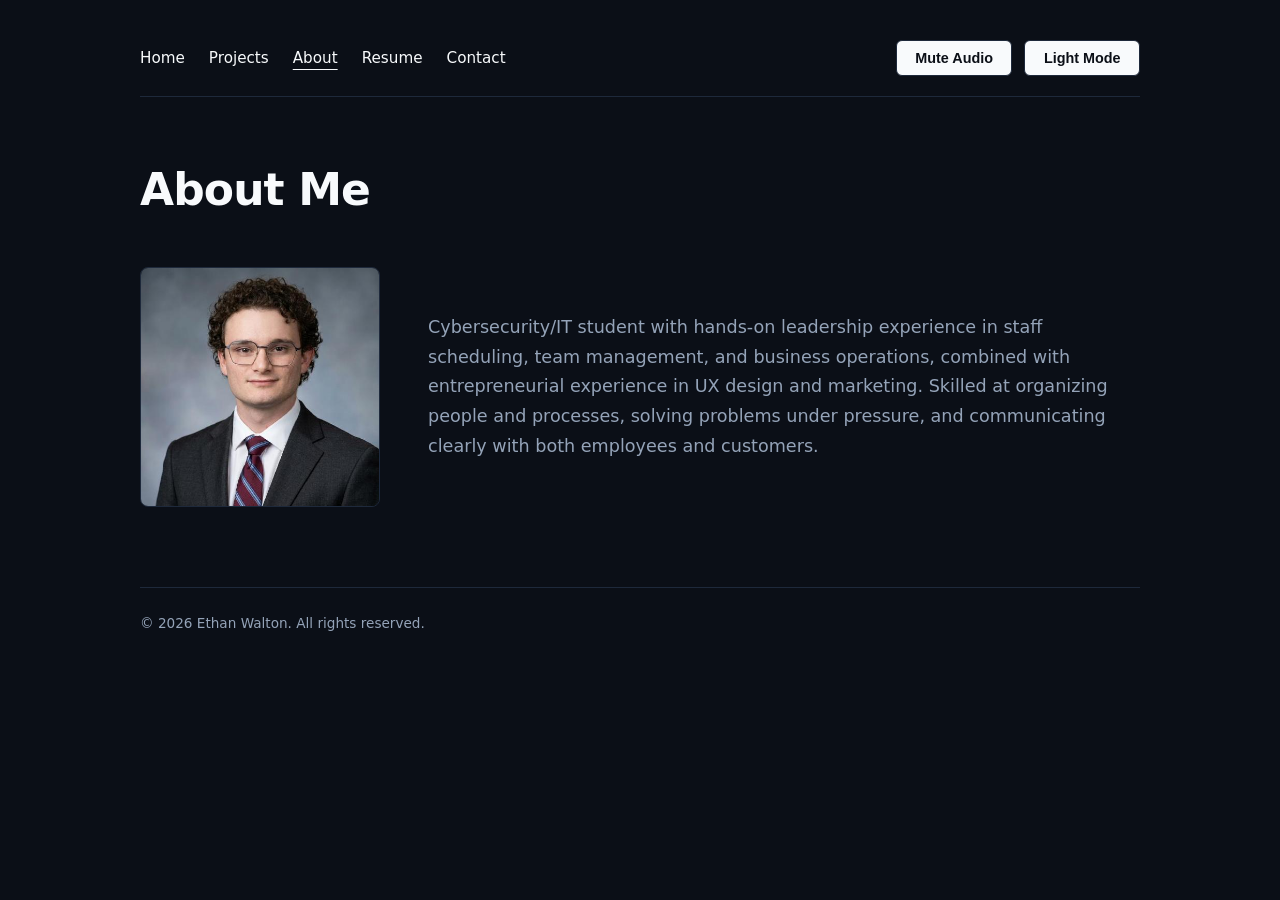
==== about.html @ 02de6b55 "Refactor about.html for improved structure and content Updated the about.html file to correct HTML s" ====
<!DOCTYPE html>
<html lang="en" data-theme="dark">
<head>
  <meta charset="UTF-8">
  <meta name="viewport" content="width=device-width, initial-scale=1.0">
  <title>Ethan Walton - About</title>
  <link rel="stylesheet" href="style.css">
</head>
<body>
  <header>
    <nav>
      <ul>
        <li><a href="index.html">Home</a></li>
        <li><a href="projects.html">Projects</a></li>
        <li><a href="about.html" class="active">About</a></li>
        <li><a href="resume.html">Resume</a></li>
        <li><a href="contact.html">Contact</a></li>
      </ul>
    </nav>
    <div class="controls">
      <button id="audio-btn">Mute Audio</button>
      <button id="theme-btn">Light Mode</button>
    </div>
  </header>

  <main>
    <h1>About Me</h1>
    
    <div class="about-container">
      <div class="about-image-wrapper">
        <img src="profile.jpg" alt="Ethan Walton" class="profile-img">
      </div>
      <div class="about-text">
        <p>
          Cybersecurity/IT student with hands-on leadership experience in staff scheduling, team management, and business operations, combined with entrepreneurial experience in UX design and marketing. Skilled at organizing people and processes, solving problems under pressure, and communicating clearly with both employees and customers.
        </p>
      </div>
    </div>
  </main>

  <footer>
    <p>&copy; 2026 Ethan Walton. All rights reserved.</p>
    <audio id="ambient-audio" src="audio/ambient.mp3" loop></audio>
  </footer>

  <script src="script.js"></script>
</body>
</html>
---- style.css ----
:root {
  --bg-color: #f8fafc;
  --text-color: #0f172a;
  --text-muted: #475569;
  --card-bg: #ffffff;
  --card-border: #cbd5e1;
  --nav-bg: #f1f5f9;
  --accent-color: #0f172a;
  --accent-text: #ffffff;
  --accent-hover: #334155;
  --font-main: system-ui, -apple-system, BlinkMacSystemFont, "Segoe UI", Roboto, sans-serif;
}

[data-theme="dark"] {
  --bg-color: #0b0f17;
  --text-color: #f8fafc;
  --text-muted: #94a3b8;
  --card-bg: #131d2e;
  --card-border: #1e293b;
  --nav-bg: #131d2e;
  --accent-color: #f8fafc;
  --accent-text: #0b0f17;
  --accent-hover: #cbd5e1;
}

* {
  box-sizing: border-box;
  margin: 0;
  padding: 0;
}

body {
  background-color: var(--bg-color);
  color: var(--text-color);
  font-family: var(--font-main);
  line-height: 1.7;
  padding: 2.5rem;
  transition: background-color 0.2s ease, color 0.2s ease;
}

/* --- Header & Navigation --- */
header {
  max-width: 1000px;
  margin: 0 auto 3.5rem auto;
  display: flex;
  justify-content: space-between;
  align-items: center;
  padding-bottom: 1.25rem;
  border-bottom: 1px solid var(--card-border);
  flex-wrap: wrap;
  gap: 1.25rem;
}

nav ul {
  display: flex;
  list-style: none;
  gap: 1.5rem;
  flex-wrap: wrap;
}

nav a {
  color: var(--text-color);
  text-decoration: none;
  font-weight: 500;
  font-size: 0.95rem;
}

nav a:hover, nav a.active {
  color: var(--text-color);
  text-decoration: underline;
  text-underline-offset: 6px;
}

.controls {
  display: flex;
  gap: 0.75rem;
  align-items: center;
}

button, .btn {
  background-color: var(--accent-color);
  color: var(--accent-text);
  border: 1px solid var(--card-border);
  padding: 0.55rem 1.15rem;
  font-weight: 600;
  font-size: 0.9rem;
  cursor: pointer;
  border-radius: 6px;
  text-decoration: none;
  display: inline-flex;
  align-items: center;
  gap: 0.5rem;
  transition: background-color 0.2s ease;
}

button:hover, .btn:hover {
  background-color: var(--accent-hover);
}

/* --- Main Layout --- */
main {
  max-width: 1000px;
  margin: 0 auto;
}

h1 {
  font-size: 2.75rem;
  font-weight: 800;
  letter-spacing: -0.02em;
  margin-bottom: 0.75rem;
}

.subtitle {
  font-size: 1.15rem;
  color: var(--text-muted);
  margin-bottom: 2rem;
}

.action-row {
  display: flex;
  gap: 1rem;
  align-items: center;
  margin-bottom: 2.5rem;
  flex-wrap: wrap;
}

/* --- Fixed Socials Component --- */
.card-socials {
  width: 100%;
  max-width: 420px;
  background-color: var(--card-bg);
  border: 1px solid var(--card-border);
  display: flex;
  align-items: center;
  justify-content: space-between;
  padding: 20px 24px;
  border-radius: 8px;
  margin-top: 1.5rem;
}

.socialContainer {
  width: 44px;
  height: 44px;
  background-color: var(--nav-bg);
  border: 1px solid var(--card-border);
  display: flex;
  align-items: center;
  justify-content: center;
  border-radius: 6px;
  transition: transform 0.2s ease;
}

.containerOne:hover { background-color: #d62976; border-color: #d62976; }
.containerTwo:hover { background-color: #00acee; border-color: #00acee; }
.containerThree:hover { background-color: #0072b1; border-color: #0072b1; }
.containerFour:hover { background-color: #128C7E; border-color: #128C7E; }

.socialContainer:active {
  transform: scale(0.95);
}

.socialSvg {
  width: 18px;
}

.socialSvg path {
  fill: var(--text-color);
}

.containerOne:hover .socialSvg path,
.containerTwo:hover .socialSvg path,
.containerThree:hover .socialSvg path,
.containerFour:hover .socialSvg path {
  fill: #ffffff;
}

/* --- Project Flip Cards --- */
.projects-grid {
  display: grid;
  grid-template-columns: repeat(auto-fit, minmax(280px, 1fr));
  gap: 2rem;
  margin-top: 2rem;
}

.flip-card {
  background-color: transparent;
  width: 100%;
  height: 300px;
  perspective: 1000px;
}

.flip-card-inner {
  position: relative;
  width: 100%;
  height: 100%;
  text-align: center;
  transition: transform 0.6s cubic-bezier(0.4, 0, 0.2, 1);
  transform-style: preserve-3d;
}

.flip-card:hover .flip-card-inner {
  transform: rotateY(180deg);
}

.flip-card-front, .flip-card-back {
  position: absolute;
  display: flex;
  flex-direction: column;
  justify-content: center;
  align-items: center;
  padding: 2rem;
  width: 100%;
  height: 100%;
  backface-visibility: hidden;
  border: 1px solid var(--card-border);
  border-radius: 8px;
  background-color: var(--card-bg);
}

.flip-card-back {
  transform: rotateY(180deg);
  background-color: var(--card-bg);
  text-align: left;
  align-items: flex-start;
}

.flip-card-back .btn {
  margin-top: 1.25rem;
}

.card-title {
  font-size: 1.35rem;
  font-weight: 700;
  margin-bottom: 0.5rem;
}

.card-desc {
  color: var(--text-muted);
  font-size: 0.95rem;
}

/* --- About Page Layout --- */
.about-container {
  display: flex;
  gap: 3rem;
  align-items: center;
  margin-top: 2.5rem;
  flex-wrap: wrap;
}

.about-image-wrapper {
  flex-shrink: 0;
  width: 240px;
  height: 240px;
  border: 1px solid var(--card-border);
  border-radius: 8px;
  overflow: hidden;
  background-color: var(--card-bg);
}

.profile-img {
  width: 100%;
  height: 100%;
  object-fit: cover;
  display: block;
}

.about-text {
  flex: 1;
  min-width: 300px;
  font-size: 1.1rem;
  color: var(--text-muted);
}

/* --- PDF Viewer --- */
.pdf-container {
  width: 100%;
  height: 700px;
  border: 1px solid var(--card-border);
  border-radius: 8px;
  margin-bottom: 1.5rem;
  background-color: var(--card-bg);
}

/* --- Footer --- */
footer {
  max-width: 1000px;
  margin: 5rem auto 0 auto;
  border-top: 1px solid var(--card-border);
  padding-top: 1.5rem;
  font-size: 0.85rem;
  color: var(--text-muted);
  display: flex;
  justify-content: space-between;
  align-items: center;
}
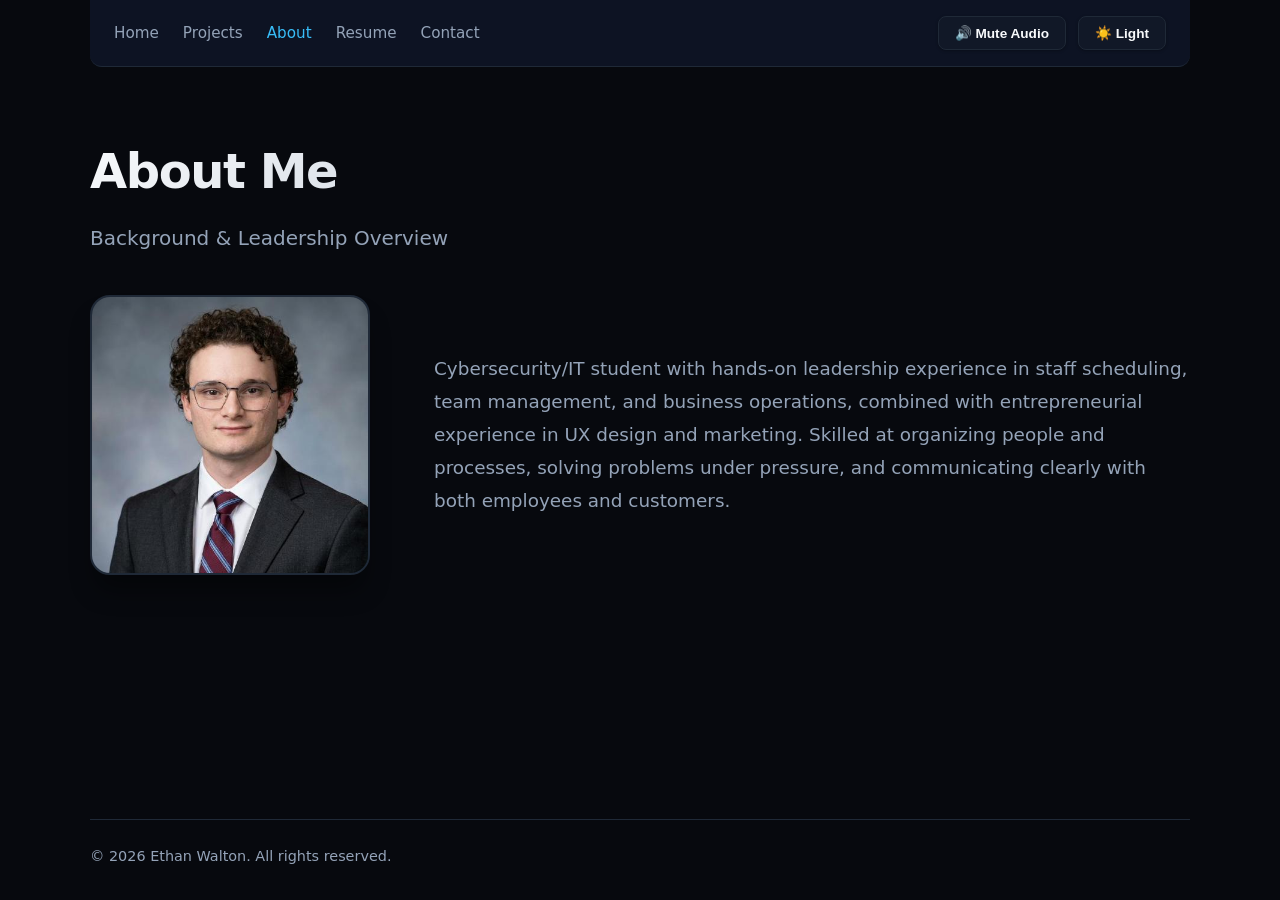
==== commit d1d798cc: "Enhance about.html with subtitle and button icons Updated the audio button label and added a subtitl" ====
--- a/about.html
+++ b/about.html
@@ -18,13 +18,14 @@
       </ul>
     </nav>
     <div class="controls">
-      <button id="audio-btn">Mute Audio</button>
-      <button id="theme-btn">Light Mode</button>
+      <button id="audio-btn">🔊 Mute Audio</button>
+      <button id="theme-btn">☀️ Light</button>
     </div>
   </header>
 
   <main>
     <h1>About Me</h1>
+    <p class="subtitle">Background & Leadership Overview</p>
     
     <div class="about-container">
       <div class="about-image-wrapper">
--- a/style.css
+++ b/style.css
@@ -1,26 +1,32 @@
 :root {
   --bg-color: #f8fafc;
+  --surface-color: #ffffff;
+  --surface-glass: rgba(255, 255, 255, 0.85);
   --text-color: #0f172a;
-  --text-muted: #475569;
+  --text-muted: #64748b;
   --card-bg: #ffffff;
-  --card-border: #cbd5e1;
-  --nav-bg: #f1f5f9;
-  --accent-color: #0f172a;
-  --accent-text: #ffffff;
-  --accent-hover: #334155;
+  --card-border: #e2e8f0;
+  --accent: #2563eb;
+  --accent-glow: rgba(37, 99, 235, 0.15);
+  --btn-text: #ffffff;
   --font-main: system-ui, -apple-system, BlinkMacSystemFont, "Segoe UI", Roboto, sans-serif;
+  --shadow-sm: 0 1px 3px rgba(0,0,0,0.05);
+  --shadow-lg: 0 20px 25px -5px rgba(0, 0, 0, 0.05), 0 10px 10px -5px rgba(0, 0, 0, 0.04);
 }
 
 [data-theme="dark"] {
-  --bg-color: #0b0f17;
+  --bg-color: #07090e;
+  --surface-color: #0f172a;
+  --surface-glass: rgba(15, 23, 42, 0.8);
   --text-color: #f8fafc;
   --text-muted: #94a3b8;
-  --card-bg: #131d2e;
-  --card-border: #1e293b;
-  --nav-bg: #131d2e;
-  --accent-color: #f8fafc;
-  --accent-text: #0b0f17;
-  --accent-hover: #cbd5e1;
+  --card-bg: #111827;
+  --card-border: #1f2937;
+  --accent: #38bdf8;
+  --accent-glow: rgba(56, 189, 248, 0.15);
+  --btn-text: #07090e;
+  --shadow-sm: 0 1px 3px rgba(0,0,0,0.3);
+  --shadow-lg: 0 20px 25px -5px rgba(0, 0, 0, 0.4);
 }
 
 * {
@@ -34,150 +40,190 @@
   color: var(--text-color);
   font-family: var(--font-main);
   line-height: 1.7;
-  padding: 2.5rem;
-  transition: background-color 0.2s ease, color 0.2s ease;
-}
-
-/* --- Header & Navigation --- */
+  min-height: 100vh;
+  display: flex;
+  flex-direction: column;
+  transition: background-color 0.3s ease, color 0.3s ease;
+  padding: 0 1.5rem;
+}
+
+/* --- Glassmorphic Sticky Header --- */
 header {
-  max-width: 1000px;
-  margin: 0 auto 3.5rem auto;
+  position: sticky;
+  top: 0;
+  z-index: 100;
+  background-color: var(--surface-glass);
+  backdrop-filter: blur(12px);
+  -webkit-backdrop-filter: blur(12px);
+  border-bottom: 1px solid var(--card-border);
+  width: 100%;
+  max-width: 1100px;
+  margin: 0 auto;
   display: flex;
   justify-content: space-between;
   align-items: center;
-  padding-bottom: 1.25rem;
-  border-bottom: 1px solid var(--card-border);
-  flex-wrap: wrap;
-  gap: 1.25rem;
+  padding: 1rem 1.5rem;
+  border-radius: 0 0 12px 12px;
 }
 
 nav ul {
   display: flex;
   list-style: none;
   gap: 1.5rem;
-  flex-wrap: wrap;
+  align-items: center;
 }
 
 nav a {
-  color: var(--text-color);
+  color: var(--text-muted);
   text-decoration: none;
   font-weight: 500;
   font-size: 0.95rem;
+  transition: color 0.2s ease;
 }
 
 nav a:hover, nav a.active {
+  color: var(--accent);
+}
+
+.controls {
+  display: flex;
+  gap: 0.75rem;
+}
+
+button, .btn {
+  background-color: var(--card-bg);
   color: var(--text-color);
-  text-decoration: underline;
-  text-underline-offset: 6px;
-}
-
-.controls {
-  display: flex;
-  gap: 0.75rem;
-  align-items: center;
-}
-
-button, .btn {
-  background-color: var(--accent-color);
-  color: var(--accent-text);
-  border: 1px solid var(--card-border);
-  padding: 0.55rem 1.15rem;
+  border: 1px solid var(--card-border);
+  padding: 0.5rem 1rem;
   font-weight: 600;
-  font-size: 0.9rem;
+  font-size: 0.85rem;
   cursor: pointer;
-  border-radius: 6px;
+  border-radius: 8px;
   text-decoration: none;
   display: inline-flex;
   align-items: center;
   gap: 0.5rem;
-  transition: background-color 0.2s ease;
+  transition: all 0.2s ease;
+  box-shadow: var(--shadow-sm);
 }
 
 button:hover, .btn:hover {
-  background-color: var(--accent-hover);
+  border-color: var(--accent);
+  color: var(--accent);
+  transform: translateY(-1px);
+}
+
+.btn-primary {
+  background-color: var(--accent);
+  color: var(--btn-text);
+  border-color: var(--accent);
+}
+
+.btn-primary:hover {
+  opacity: 0.9;
+  color: var(--btn-text);
+  box-shadow: 0 0 15px var(--accent-glow);
 }
 
 /* --- Main Layout --- */
 main {
-  max-width: 1000px;
-  margin: 0 auto;
+  max-width: 1100px;
+  width: 100%;
+  margin: 4rem auto;
+  flex: 1;
 }
 
 h1 {
-  font-size: 2.75rem;
+  font-size: 3rem;
   font-weight: 800;
-  letter-spacing: -0.02em;
-  margin-bottom: 0.75rem;
+  letter-spacing: -0.03em;
+  margin-bottom: 0.5rem;
+  background: linear-gradient(135deg, var(--text-color), var(--text-muted));
+  -webkit-background-clip: text;
+  -webkit-text-fill-color: transparent;
 }
 
 .subtitle {
-  font-size: 1.15rem;
+  font-size: 1.25rem;
   color: var(--text-muted);
   margin-bottom: 2rem;
-}
-
+  font-weight: 400;
+}
+
+/* --- Skill Pills / Badges --- */
+.badge-container {
+  display: flex;
+  gap: 0.5rem;
+  flex-wrap: wrap;
+  margin-bottom: 2rem;
+}
+
+.badge {
+  background-color: var(--card-bg);
+  border: 1px solid var(--card-border);
+  color: var(--text-muted);
+  padding: 0.35rem 0.85rem;
+  border-radius: 50px;
+  font-size: 0.85rem;
+  font-weight: 500;
+}
+
+/* --- Action Row & Socials --- */
 .action-row {
   display: flex;
   gap: 1rem;
   align-items: center;
-  margin-bottom: 2.5rem;
+  margin-bottom: 3rem;
   flex-wrap: wrap;
 }
 
-/* --- Fixed Socials Component --- */
 .card-socials {
   width: 100%;
-  max-width: 420px;
+  max-width: 380px;
   background-color: var(--card-bg);
   border: 1px solid var(--card-border);
   display: flex;
   align-items: center;
   justify-content: space-between;
-  padding: 20px 24px;
+  padding: 16px 20px;
+  border-radius: 12px;
+  box-shadow: var(--shadow-sm);
+}
+
+.socialContainer {
+  width: 40px;
+  height: 40px;
+  background-color: var(--bg-color);
+  border: 1px solid var(--card-border);
+  display: flex;
+  align-items: center;
+  justify-content: center;
   border-radius: 8px;
-  margin-top: 1.5rem;
-}
-
-.socialContainer {
-  width: 44px;
-  height: 44px;
-  background-color: var(--nav-bg);
-  border: 1px solid var(--card-border);
-  display: flex;
-  align-items: center;
-  justify-content: center;
-  border-radius: 6px;
-  transition: transform 0.2s ease;
+  transition: all 0.2s ease;
 }
 
 .containerOne:hover { background-color: #d62976; border-color: #d62976; }
-.containerTwo:hover { background-color: #00acee; border-color: #00acee; }
-.containerThree:hover { background-color: #0072b1; border-color: #0072b1; }
-.containerFour:hover { background-color: #128C7E; border-color: #128C7E; }
-
-.socialContainer:active {
-  transform: scale(0.95);
+.containerTwo:hover { background-color: #0ea5e9; border-color: #0ea5e9; }
+.containerThree:hover { background-color: #0a66c2; border-color: #0a66c2; }
+.containerFour:hover { background-color: #25d366; border-color: #25d366; }
+
+.socialContainer:hover .socialSvg path {
+  fill: #ffffff;
 }
 
 .socialSvg {
-  width: 18px;
+  width: 16px;
 }
 
 .socialSvg path {
   fill: var(--text-color);
-}
-
-.containerOne:hover .socialSvg path,
-.containerTwo:hover .socialSvg path,
-.containerThree:hover .socialSvg path,
-.containerFour:hover .socialSvg path {
-  fill: #ffffff;
-}
-
-/* --- Project Flip Cards --- */
+  transition: fill 0.2s ease;
+}
+
+/* --- Project Grid Cards --- */
 .projects-grid {
   display: grid;
-  grid-template-columns: repeat(auto-fit, minmax(280px, 1fr));
+  grid-template-columns: repeat(auto-fit, minmax(320px, 1fr));
   gap: 2rem;
   margin-top: 2rem;
 }
@@ -185,7 +231,7 @@
 .flip-card {
   background-color: transparent;
   width: 100%;
-  height: 300px;
+  height: 320px;
   perspective: 1000px;
 }
 
@@ -193,7 +239,7 @@
   position: relative;
   width: 100%;
   height: 100%;
-  text-align: center;
+  text-align: left;
   transition: transform 0.6s cubic-bezier(0.4, 0, 0.2, 1);
   transform-style: preserve-3d;
 }
@@ -206,32 +252,27 @@
   position: absolute;
   display: flex;
   flex-direction: column;
-  justify-content: center;
-  align-items: center;
-  padding: 2rem;
+  justify-content: space-between;
+  padding: 2.5rem;
   width: 100%;
   height: 100%;
   backface-visibility: hidden;
   border: 1px solid var(--card-border);
-  border-radius: 8px;
-  background-color: var(--card-bg);
+  border-radius: 16px;
+  background-color: var(--card-bg);
+  box-shadow: var(--shadow-sm);
 }
 
 .flip-card-back {
   transform: rotateY(180deg);
-  background-color: var(--card-bg);
-  text-align: left;
-  align-items: flex-start;
-}
-
-.flip-card-back .btn {
-  margin-top: 1.25rem;
+  background: linear-gradient(145deg, var(--card-bg), var(--surface-color));
 }
 
 .card-title {
-  font-size: 1.35rem;
+  font-size: 1.5rem;
   font-weight: 700;
-  margin-bottom: 0.5rem;
+  margin-bottom: 0.75rem;
+  color: var(--text-color);
 }
 
 .card-desc {
@@ -242,7 +283,7 @@
 /* --- About Page Layout --- */
 .about-container {
   display: flex;
-  gap: 3rem;
+  gap: 4rem;
   align-items: center;
   margin-top: 2.5rem;
   flex-wrap: wrap;
@@ -250,11 +291,12 @@
 
 .about-image-wrapper {
   flex-shrink: 0;
-  width: 240px;
-  height: 240px;
-  border: 1px solid var(--card-border);
-  border-radius: 8px;
+  width: 280px;
+  height: 280px;
+  border: 2px solid var(--card-border);
+  border-radius: 20px;
   overflow: hidden;
+  box-shadow: var(--shadow-lg);
   background-color: var(--card-bg);
 }
 
@@ -267,28 +309,20 @@
 
 .about-text {
   flex: 1;
-  min-width: 300px;
-  font-size: 1.1rem;
-  color: var(--text-muted);
-}
-
-/* --- PDF Viewer --- */
-.pdf-container {
-  width: 100%;
-  height: 700px;
-  border: 1px solid var(--card-border);
-  border-radius: 8px;
-  margin-bottom: 1.5rem;
-  background-color: var(--card-bg);
+  min-width: 320px;
+  font-size: 1.15rem;
+  color: var(--text-muted);
+  line-height: 1.8;
 }
 
 /* --- Footer --- */
 footer {
-  max-width: 1000px;
-  margin: 5rem auto 0 auto;
+  max-width: 1100px;
+  width: 100%;
+  margin: 0 auto 2rem auto;
   border-top: 1px solid var(--card-border);
   padding-top: 1.5rem;
-  font-size: 0.85rem;
+  font-size: 0.9rem;
   color: var(--text-muted);
   display: flex;
   justify-content: space-between;
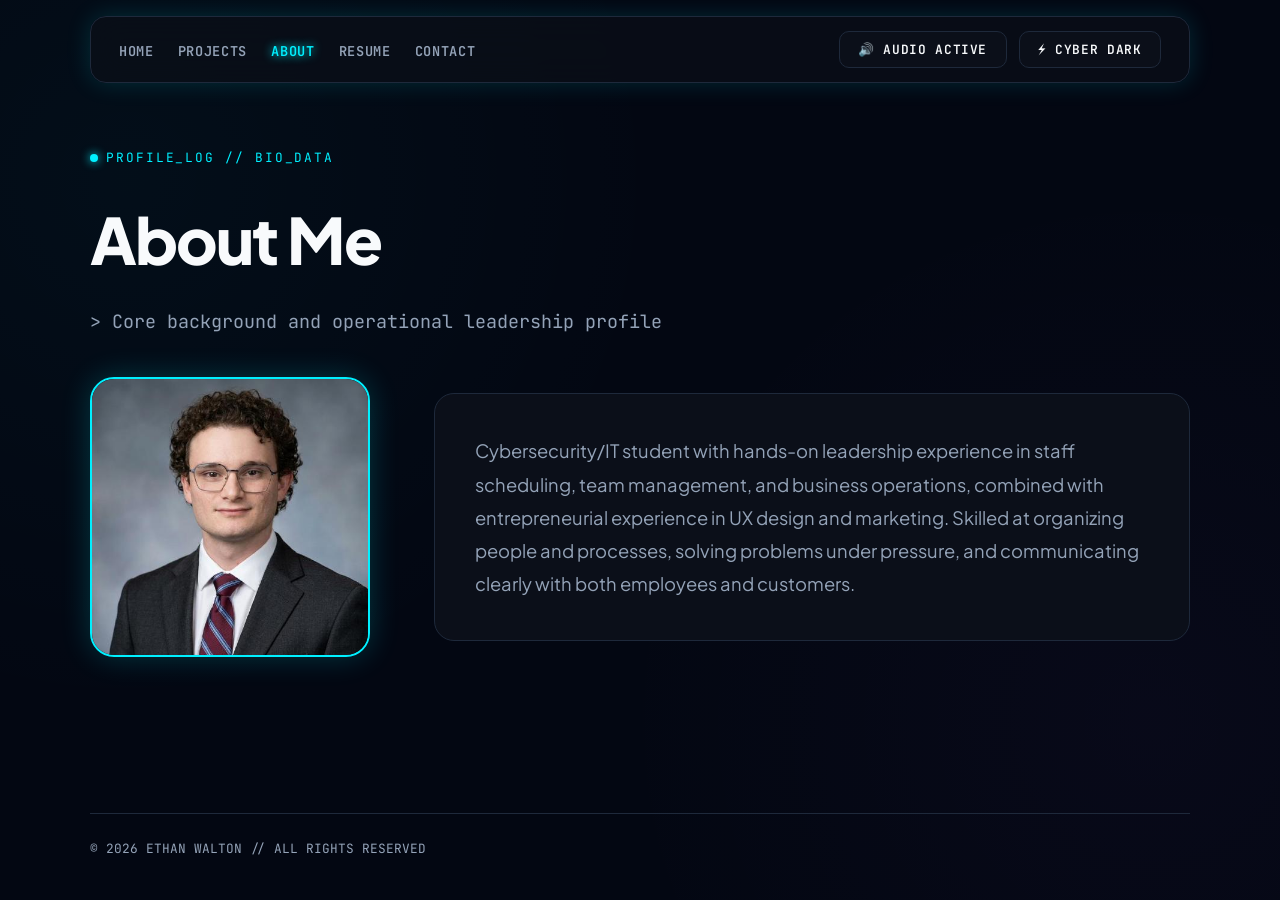
==== commit af50e391: "Revise About page layout and content Updated the title and button states, added system status displa" ====
--- a/about.html
+++ b/about.html
@@ -3,7 +3,7 @@
 <head>
   <meta charset="UTF-8">
   <meta name="viewport" content="width=device-width, initial-scale=1.0">
-  <title>Ethan Walton - About</title>
+  <title>Ethan Walton // About</title>
   <link rel="stylesheet" href="style.css">
 </head>
 <body>
@@ -18,14 +18,15 @@
       </ul>
     </nav>
     <div class="controls">
-      <button id="audio-btn">🔊 Mute Audio</button>
-      <button id="theme-btn">☀️ Light</button>
+      <button id="audio-btn">🔊 Audio Active</button>
+      <button id="theme-btn">⚡ Cyber Dark</button>
     </div>
   </header>
 
   <main>
+    <div class="system-status">PROFILE_LOG // BIO_DATA</div>
     <h1>About Me</h1>
-    <p class="subtitle">Background & Leadership Overview</p>
+    <p class="subtitle">&gt; Core background and operational leadership profile</p>
     
     <div class="about-container">
       <div class="about-image-wrapper">
@@ -40,7 +41,7 @@
   </main>
 
   <footer>
-    <p>&copy; 2026 Ethan Walton. All rights reserved.</p>
+    <p>&copy; 2026 ETHAN WALTON // ALL RIGHTS RESERVED</p>
     <audio id="ambient-audio" src="audio/ambient.mp3" loop></audio>
   </footer>
 
--- a/style.css
+++ b/style.css
@@ -1,32 +1,31 @@
+@import url('https://fonts.googleapis.com/css2?family=JetBrains+Mono:wght@400;600;800&family=Plus+Jakarta+Sans:wght@400;600;800&display=swap');
+
 :root {
-  --bg-color: #f8fafc;
-  --surface-color: #ffffff;
+  --bg: #030712;
+  --surface: #0b0f19;
+  --surface-glass: rgba(11, 15, 25, 0.75);
+  --border: #1e293b;
+  --border-glow: rgba(0, 240, 255, 0.4);
+  --text: #f8fafc;
+  --text-muted: #94a3b8;
+  --neon-cyan: #00f0ff;
+  --neon-violet: #a855f7;
+  --font-sans: 'Plus Jakarta Sans', sans-serif;
+  --font-mono: 'JetBrains Mono', monospace;
+  --shadow-neon: 0 0 25px rgba(0, 240, 255, 0.15);
+}
+
+[data-theme="light"] {
+  --bg: #f1f5f9;
+  --surface: #ffffff;
   --surface-glass: rgba(255, 255, 255, 0.85);
-  --text-color: #0f172a;
+  --border: #cbd5e1;
+  --border-glow: rgba(37, 99, 235, 0.4);
+  --text: #0f172a;
   --text-muted: #64748b;
-  --card-bg: #ffffff;
-  --card-border: #e2e8f0;
-  --accent: #2563eb;
-  --accent-glow: rgba(37, 99, 235, 0.15);
-  --btn-text: #ffffff;
-  --font-main: system-ui, -apple-system, BlinkMacSystemFont, "Segoe UI", Roboto, sans-serif;
-  --shadow-sm: 0 1px 3px rgba(0,0,0,0.05);
-  --shadow-lg: 0 20px 25px -5px rgba(0, 0, 0, 0.05), 0 10px 10px -5px rgba(0, 0, 0, 0.04);
-}
-
-[data-theme="dark"] {
-  --bg-color: #07090e;
-  --surface-color: #0f172a;
-  --surface-glass: rgba(15, 23, 42, 0.8);
-  --text-color: #f8fafc;
-  --text-muted: #94a3b8;
-  --card-bg: #111827;
-  --card-border: #1f2937;
-  --accent: #38bdf8;
-  --accent-glow: rgba(56, 189, 248, 0.15);
-  --btn-text: #07090e;
-  --shadow-sm: 0 1px 3px rgba(0,0,0,0.3);
-  --shadow-lg: 0 20px 25px -5px rgba(0, 0, 0, 0.4);
+  --neon-cyan: #2563eb;
+  --neon-violet: #7c3aed;
+  --shadow-neon: 0 0 25px rgba(37, 99, 235, 0.15);
 }
 
 * {
@@ -36,34 +35,38 @@
 }
 
 body {
-  background-color: var(--bg-color);
-  color: var(--text-color);
-  font-family: var(--font-main);
+  background-color: var(--bg);
+  color: var(--text);
+  font-family: var(--font-sans);
   line-height: 1.7;
   min-height: 100vh;
   display: flex;
   flex-direction: column;
-  transition: background-color 0.3s ease, color 0.3s ease;
   padding: 0 1.5rem;
-}
-
-/* --- Glassmorphic Sticky Header --- */
+  overflow-x: hidden;
+  background-image: 
+    radial-gradient(circle at 10% 20%, rgba(0, 240, 255, 0.03) 0%, transparent 40%),
+    radial-gradient(circle at 90% 80%, rgba(168, 85, 247, 0.03) 0%, transparent 40%);
+}
+
+/* --- Cyber Navigation Bar --- */
 header {
   position: sticky;
-  top: 0;
+  top: 1rem;
   z-index: 100;
   background-color: var(--surface-glass);
-  backdrop-filter: blur(12px);
-  -webkit-backdrop-filter: blur(12px);
-  border-bottom: 1px solid var(--card-border);
+  backdrop-filter: blur(16px);
+  -webkit-backdrop-filter: blur(16px);
+  border: 1px solid var(--border);
   width: 100%;
   max-width: 1100px;
-  margin: 0 auto;
+  margin: 1rem auto 0 auto;
   display: flex;
   justify-content: space-between;
   align-items: center;
-  padding: 1rem 1.5rem;
-  border-radius: 0 0 12px 12px;
+  padding: 0.9rem 1.75rem;
+  border-radius: 16px;
+  box-shadow: var(--shadow-neon);
 }
 
 nav ul {
@@ -76,13 +79,17 @@
 nav a {
   color: var(--text-muted);
   text-decoration: none;
-  font-weight: 500;
-  font-size: 0.95rem;
+  font-family: var(--font-mono);
+  font-size: 0.85rem;
+  font-weight: 600;
+  text-transform: uppercase;
+  letter-spacing: 0.05em;
   transition: color 0.2s ease;
 }
 
 nav a:hover, nav a.active {
-  color: var(--accent);
+  color: var(--neon-cyan);
+  text-shadow: 0 0 10px var(--neon-cyan);
 }
 
 .controls {
@@ -91,41 +98,45 @@
 }
 
 button, .btn {
-  background-color: var(--card-bg);
-  color: var(--text-color);
-  border: 1px solid var(--card-border);
-  padding: 0.5rem 1rem;
+  background-color: var(--surface);
+  color: var(--text);
+  border: 1px solid var(--border);
+  padding: 0.55rem 1.15rem;
+  font-family: var(--font-mono);
   font-weight: 600;
-  font-size: 0.85rem;
+  font-size: 0.8rem;
   cursor: pointer;
-  border-radius: 8px;
+  border-radius: 10px;
   text-decoration: none;
   display: inline-flex;
   align-items: center;
   gap: 0.5rem;
-  transition: all 0.2s ease;
-  box-shadow: var(--shadow-sm);
+  text-transform: uppercase;
+  letter-spacing: 0.05em;
+  transition: all 0.25s cubic-bezier(0.4, 0, 0.2, 1);
 }
 
 button:hover, .btn:hover {
-  border-color: var(--accent);
-  color: var(--accent);
-  transform: translateY(-1px);
+  border-color: var(--neon-cyan);
+  color: var(--neon-cyan);
+  box-shadow: 0 0 15px rgba(0, 240, 255, 0.25);
+  transform: translateY(-2px);
 }
 
 .btn-primary {
-  background-color: var(--accent);
-  color: var(--btn-text);
-  border-color: var(--accent);
+  background: linear-gradient(135deg, var(--neon-cyan), var(--neon-violet));
+  color: #030712;
+  border: none;
+  font-weight: 800;
 }
 
 .btn-primary:hover {
-  opacity: 0.9;
-  color: var(--btn-text);
-  box-shadow: 0 0 15px var(--accent-glow);
-}
-
-/* --- Main Layout --- */
+  opacity: 0.95;
+  color: #030712;
+  box-shadow: 0 0 25px var(--neon-cyan);
+}
+
+/* --- Main Structure --- */
 main {
   max-width: 1100px;
   width: 100%;
@@ -133,72 +144,102 @@
   flex: 1;
 }
 
+.system-status {
+  font-family: var(--font-mono);
+  font-size: 0.8rem;
+  color: var(--neon-cyan);
+  text-transform: uppercase;
+  letter-spacing: 0.15em;
+  margin-bottom: 1rem;
+  display: flex;
+  align-items: center;
+  gap: 0.5rem;
+}
+
+.system-status::before {
+  content: '';
+  width: 8px;
+  height: 8px;
+  background-color: var(--neon-cyan);
+  border-radius: 50%;
+  box-shadow: 0 0 10px var(--neon-cyan);
+  animation: pulse 2s infinite;
+}
+
+@keyframes pulse {
+  0% { opacity: 1; }
+  50% { opacity: 0.3; }
+  100% { opacity: 1; }
+}
+
 h1 {
-  font-size: 3rem;
+  font-size: clamp(2.5rem, 5vw, 4rem);
   font-weight: 800;
   letter-spacing: -0.03em;
-  margin-bottom: 0.5rem;
-  background: linear-gradient(135deg, var(--text-color), var(--text-muted));
+  margin-bottom: 0.75rem;
+  background: linear-gradient(135deg, var(--text) 30%, var(--text-muted));
   -webkit-background-clip: text;
   -webkit-text-fill-color: transparent;
 }
 
 .subtitle {
-  font-size: 1.25rem;
+  font-size: 1.15rem;
   color: var(--text-muted);
   margin-bottom: 2rem;
-  font-weight: 400;
-}
-
-/* --- Skill Pills / Badges --- */
+  font-family: var(--font-mono);
+}
+
+/* --- Badges --- */
 .badge-container {
   display: flex;
-  gap: 0.5rem;
+  gap: 0.65rem;
   flex-wrap: wrap;
-  margin-bottom: 2rem;
+  margin-bottom: 2.5rem;
 }
 
 .badge {
-  background-color: var(--card-bg);
-  border: 1px solid var(--card-border);
-  color: var(--text-muted);
-  padding: 0.35rem 0.85rem;
-  border-radius: 50px;
-  font-size: 0.85rem;
-  font-weight: 500;
-}
-
-/* --- Action Row & Socials --- */
+  background-color: var(--surface);
+  border: 1px solid var(--border);
+  color: var(--text-muted);
+  padding: 0.4rem 0.9rem;
+  border-radius: 6px;
+  font-family: var(--font-mono);
+  font-size: 0.75rem;
+  text-transform: uppercase;
+  letter-spacing: 0.05em;
+}
+
 .action-row {
   display: flex;
   gap: 1rem;
   align-items: center;
-  margin-bottom: 3rem;
+  margin-bottom: 3.5rem;
   flex-wrap: wrap;
 }
 
+/* --- Holographic Social Tray --- */
 .card-socials {
   width: 100%;
   max-width: 380px;
-  background-color: var(--card-bg);
-  border: 1px solid var(--card-border);
+  background-color: var(--surface);
+  border: 1px solid var(--border);
   display: flex;
   align-items: center;
   justify-content: space-between;
   padding: 16px 20px;
-  border-radius: 12px;
-  box-shadow: var(--shadow-sm);
+  border-radius: 14px;
+  box-shadow: var(--shadow-neon);
 }
 
 .socialContainer {
-  width: 40px;
-  height: 40px;
-  background-color: var(--bg-color);
-  border: 1px solid var(--card-border);
+  width: 42px;
+  height: 42px;
+  background-color: var(--bg);
+  border: 1px solid var(--border);
   display: flex;
   align-items: center;
   justify-content: center;
-  border-radius: 8px;
+  border-radius: 10px;
   transition: all 0.2s ease;
 }
 
@@ -216,7 +257,7 @@
 }
 
 .socialSvg path {
-  fill: var(--text-color);
+  fill: var(--text);
   transition: fill 0.2s ease;
 }
 
@@ -231,7 +272,7 @@
 .flip-card {
   background-color: transparent;
   width: 100%;
-  height: 320px;
+  height: 340px;
   perspective: 1000px;
 }
 
@@ -257,22 +298,23 @@
   width: 100%;
   height: 100%;
   backface-visibility: hidden;
-  border: 1px solid var(--card-border);
-  border-radius: 16px;
-  background-color: var(--card-bg);
-  box-shadow: var(--shadow-sm);
+  border: 1px solid var(--border);
+  border-radius: 20px;
+  background-color: var(--surface);
+  box-shadow: var(--shadow-neon);
 }
 
 .flip-card-back {
   transform: rotateY(180deg);
-  background: linear-gradient(145deg, var(--card-bg), var(--surface-color));
+  background: linear-gradient(145deg, var(--surface), var(--bg));
+  border-color: var(--neon-cyan);
 }
 
 .card-title {
   font-size: 1.5rem;
-  font-weight: 700;
+  font-weight: 800;
   margin-bottom: 0.75rem;
-  color: var(--text-color);
+  color: var(--text);
 }
 
 .card-desc {
@@ -293,11 +335,11 @@
   flex-shrink: 0;
   width: 280px;
   height: 280px;
-  border: 2px solid var(--card-border);
-  border-radius: 20px;
+  border: 2px solid var(--neon-cyan);
+  border-radius: 24px;
   overflow: hidden;
-  box-shadow: var(--shadow-lg);
-  background-color: var(--card-bg);
+  box-shadow: 0 0 30px rgba(0, 240, 255, 0.2);
+  background-color: var(--surface);
 }
 
 .profile-img {
@@ -313,16 +355,57 @@
   font-size: 1.15rem;
   color: var(--text-muted);
   line-height: 1.8;
+  background: var(--surface);
+  border: 1px solid var(--border);
+  padding: 2.5rem;
+  border-radius: 20px;
+}
+
+/* --- Contact Grid --- */
+.contact-grid {
+  display: grid;
+  grid-template-columns: repeat(auto-fit, minmax(280px, 1fr));
+  gap: 1.5rem;
+  margin-top: 2rem;
+}
+
+.contact-card {
+  background: var(--surface);
+  border: 1px solid var(--border);
+  padding: 2rem;
+  border-radius: 16px;
+  text-decoration: none;
+  color: var(--text);
+  transition: all 0.25s ease;
+}
+
+.contact-card:hover {
+  border-color: var(--neon-cyan);
+  box-shadow: var(--shadow-neon);
+  transform: translateY(-3px);
+}
+
+.contact-card h3 {
+  font-family: var(--font-mono);
+  font-size: 1.1rem;
+  margin-bottom: 0.5rem;
+  color: var(--neon-cyan);
+}
+
+.contact-card p {
+  color: var(--text-muted);
+  font-size: 0.95rem;
 }
 
 /* --- Footer --- */
 footer {
   max-width: 1100px;
   width: 100%;
-  margin: 0 auto 2rem auto;
-  border-top: 1px solid var(--card-border);
+  margin: 0 auto 2.5rem auto;
+  border-top: 1px solid var(--border);
   padding-top: 1.5rem;
-  font-size: 0.9rem;
+  font-family: var(--font-mono);
+  font-size: 0.8rem;
   color: var(--text-muted);
   display: flex;
   justify-content: space-between;
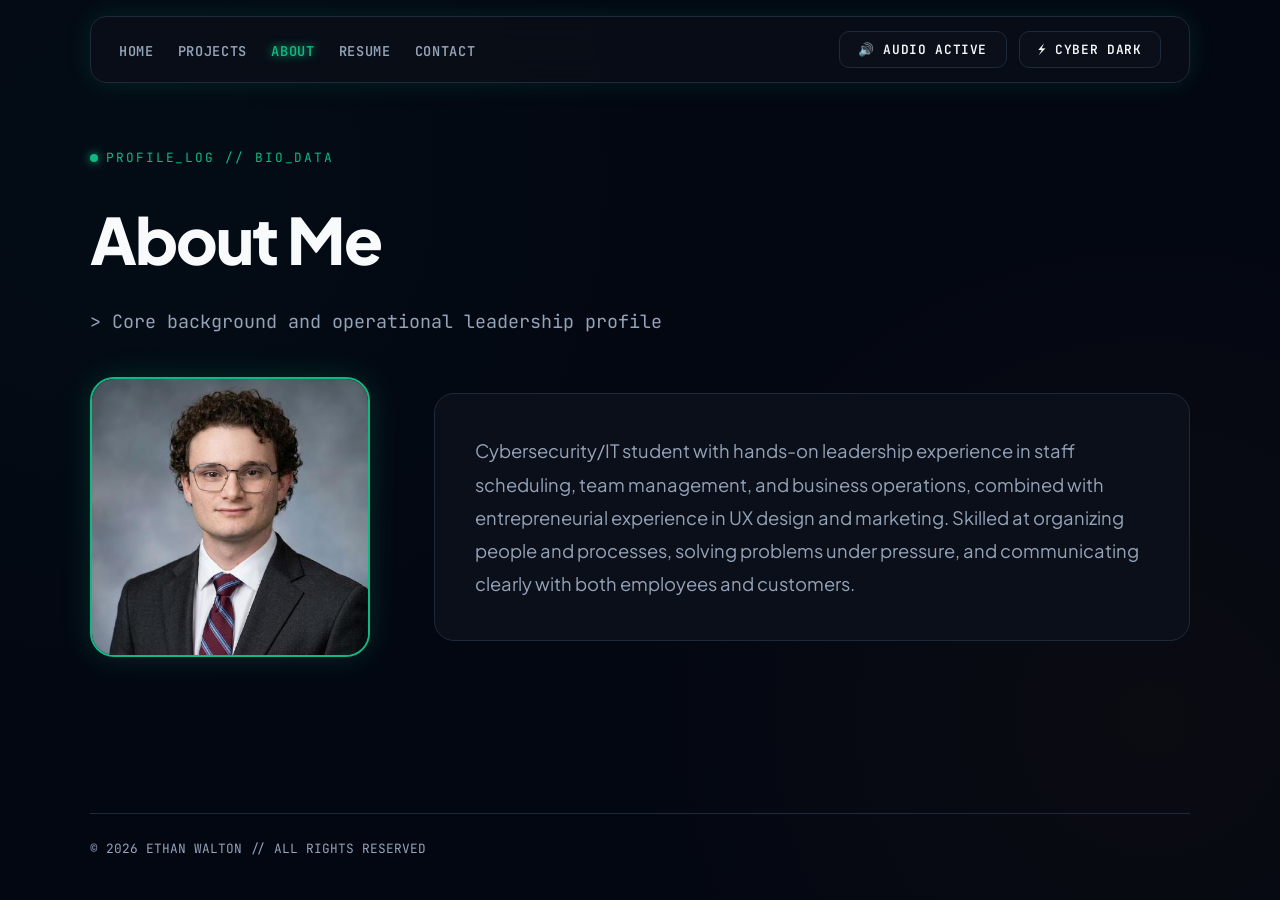
==== commit 51633a08: "Added autoplay and muted attributes to ambient audio in all HTML files." ====
--- a/about.html
+++ b/about.html
@@ -42,7 +42,7 @@
 
   <footer>
     <p>&copy; 2026 ETHAN WALTON // ALL RIGHTS RESERVED</p>
-    <audio id="ambient-audio" src="audio/ambient.mp3" loop></audio>
+    <audio id="ambient-audio" src="audio/ambient.mp3" loop autoplay muted></audio>
   </footer>
 
   <script src="script.js"></script>
--- a/style.css
+++ b/style.css
@@ -5,14 +5,14 @@
   --surface: #0b0f19;
   --surface-glass: rgba(11, 15, 25, 0.75);
   --border: #1e293b;
-  --border-glow: rgba(0, 240, 255, 0.4);
+  --border-glow: rgba(16, 185, 129, 0.4);
   --text: #f8fafc;
   --text-muted: #94a3b8;
-  --neon-cyan: #00f0ff;
-  --neon-violet: #a855f7;
+  --neon-cyan: #10b981; /* Shifted to Emerald Green */
+  --neon-violet: #f59e0b; /* Shifted to Golden Amber */
   --font-sans: 'Plus Jakarta Sans', sans-serif;
   --font-mono: 'JetBrains Mono', monospace;
-  --shadow-neon: 0 0 25px rgba(0, 240, 255, 0.15);
+  --shadow-neon: 0 0 25px rgba(16, 185, 129, 0.15);
 }
 
 [data-theme="light"] {
@@ -20,12 +20,12 @@
   --surface: #ffffff;
   --surface-glass: rgba(255, 255, 255, 0.85);
   --border: #cbd5e1;
-  --border-glow: rgba(37, 99, 235, 0.4);
+  --border-glow: rgba(5, 150, 105, 0.4);
   --text: #0f172a;
   --text-muted: #64748b;
-  --neon-cyan: #2563eb;
-  --neon-violet: #7c3aed;
-  --shadow-neon: 0 0 25px rgba(37, 99, 235, 0.15);
+  --neon-cyan: #059669;
+  --neon-violet: #d97706;
+  --shadow-neon: 0 0 25px rgba(5, 150, 105, 0.15);
 }
 
 * {
@@ -45,8 +45,8 @@
   padding: 0 1.5rem;
   overflow-x: hidden;
   background-image: 
-    radial-gradient(circle at 10% 20%, rgba(0, 240, 255, 0.03) 0%, transparent 40%),
-    radial-gradient(circle at 90% 80%, rgba(168, 85, 247, 0.03) 0%, transparent 40%);
+    radial-gradient(circle at 10% 20%, rgba(16, 185, 129, 0.03) 0%, transparent 40%),
+    radial-gradient(circle at 90% 80%, rgba(245, 158, 11, 0.03) 0%, transparent 40%);
 }
 
 /* --- Cyber Navigation Bar --- */
@@ -119,7 +119,7 @@
 button:hover, .btn:hover {
   border-color: var(--neon-cyan);
   color: var(--neon-cyan);
-  box-shadow: 0 0 15px rgba(0, 240, 255, 0.25);
+  box-shadow: 0 0 15px rgba(16, 185, 129, 0.25);
   transform: translateY(-2px);
 }
 
@@ -338,7 +338,7 @@
   border: 2px solid var(--neon-cyan);
   border-radius: 24px;
   overflow: hidden;
-  box-shadow: 0 0 30px rgba(0, 240, 255, 0.2);
+  box-shadow: 0 0 30px rgba(16, 185, 129, 0.2);
   background-color: var(--surface);
 }
 
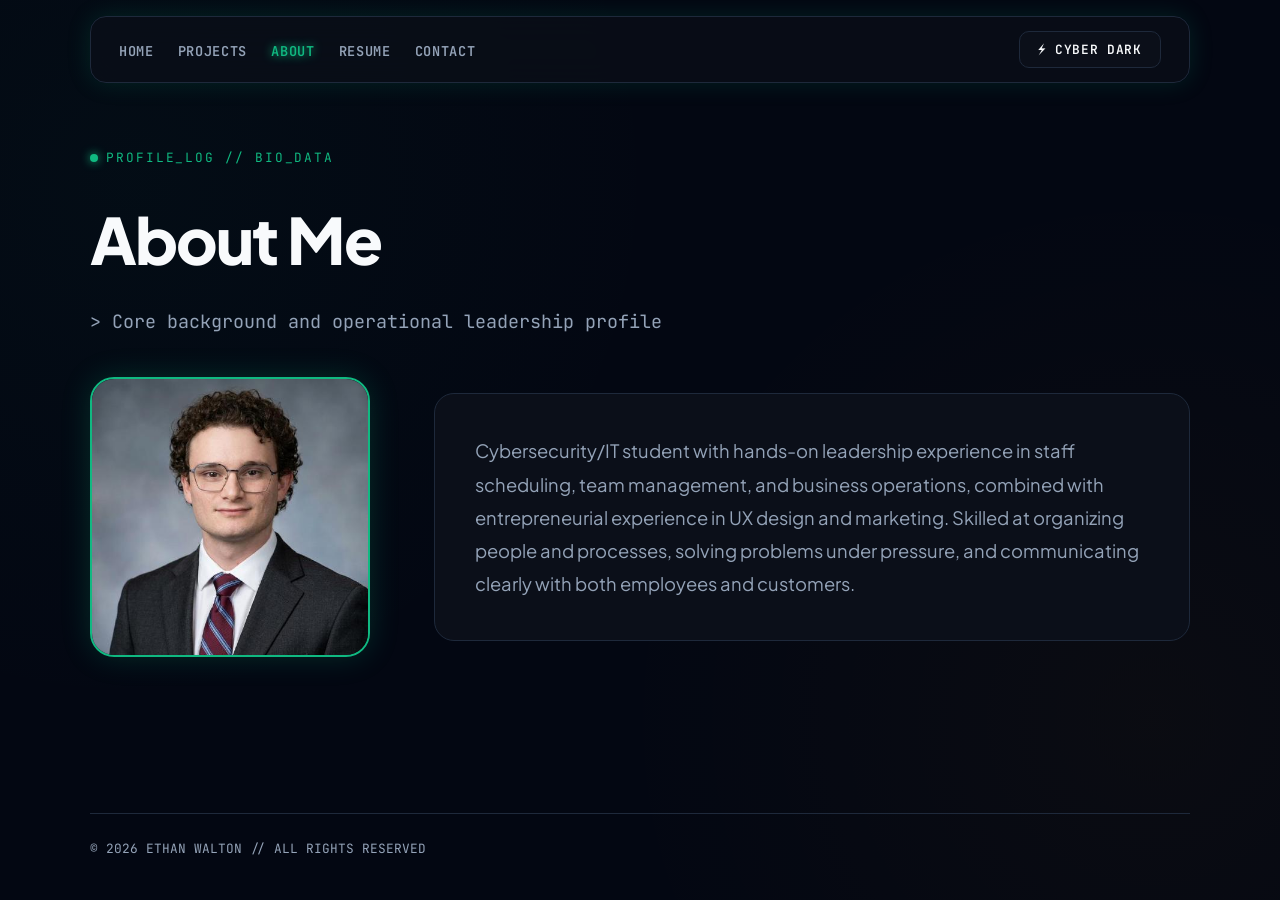
==== commit ae94eecd: "Removed audio from website" ====
--- a/about.html
+++ b/about.html
@@ -18,7 +18,6 @@
       </ul>
     </nav>
     <div class="controls">
-      <button id="audio-btn">🔊 Audio Active</button>
       <button id="theme-btn">⚡ Cyber Dark</button>
     </div>
   </header>
@@ -42,7 +41,6 @@
 
   <footer>
     <p>&copy; 2026 ETHAN WALTON // ALL RIGHTS RESERVED</p>
-    <audio id="ambient-audio" src="audio/ambient.mp3" loop autoplay muted></audio>
   </footer>
 
   <script src="script.js"></script>
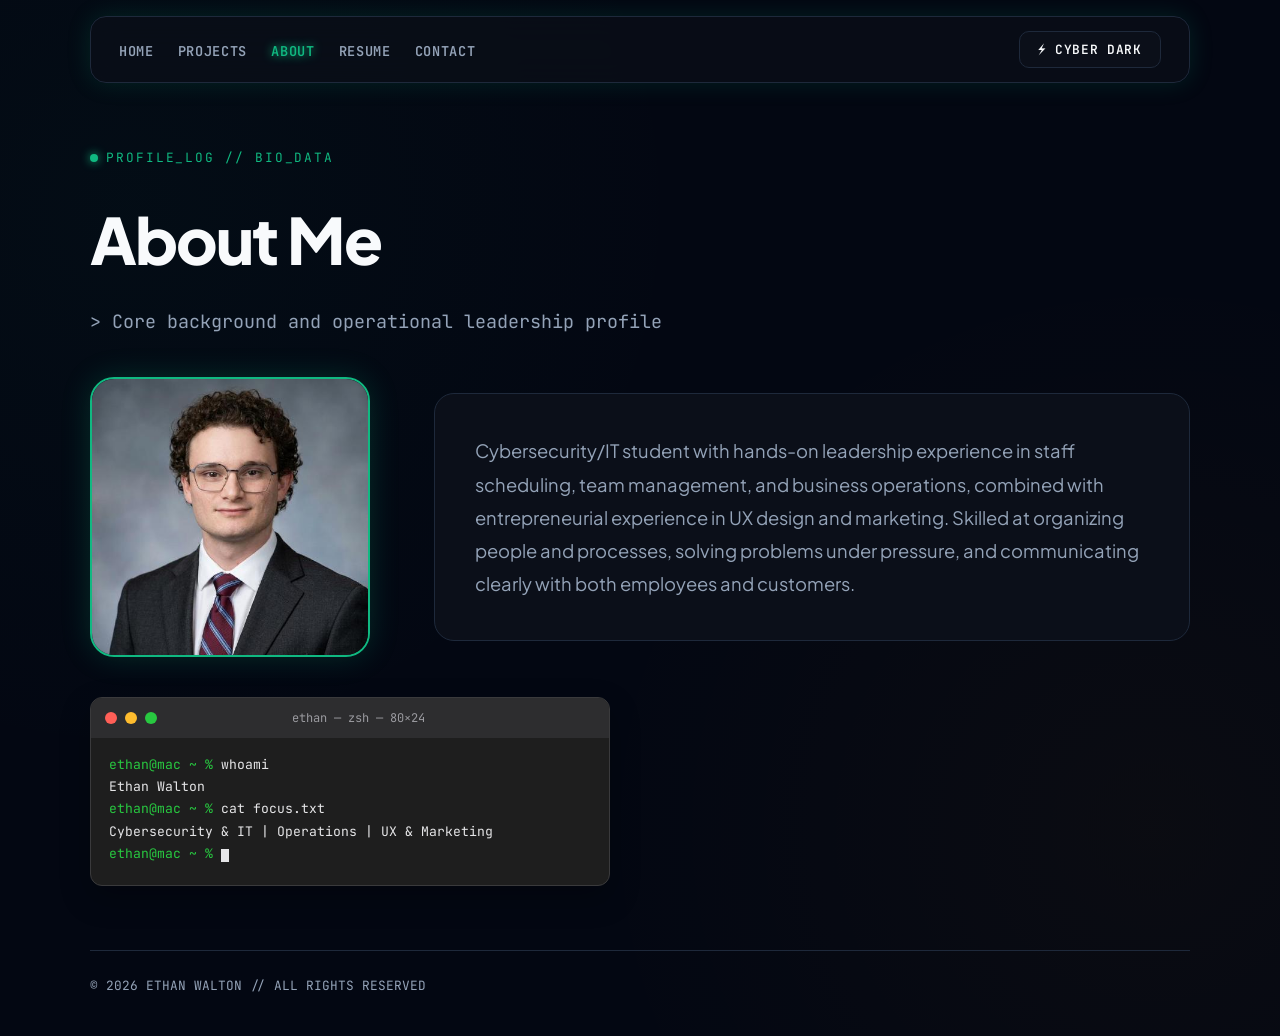
==== commit ab951bc3: "yeah" ====
--- a/about.html
+++ b/about.html
@@ -1,11 +1,13 @@
 <!DOCTYPE html>
 <html lang="en" data-theme="dark">
+
 <head>
   <meta charset="UTF-8">
   <meta name="viewport" content="width=device-width, initial-scale=1.0">
   <title>Ethan Walton // About</title>
   <link rel="stylesheet" href="style.css">
 </head>
+
 <body>
   <header>
     <nav>
@@ -26,17 +28,35 @@
     <div class="system-status">PROFILE_LOG // BIO_DATA</div>
     <h1>About Me</h1>
     <p class="subtitle">&gt; Core background and operational leadership profile</p>
-    
+
     <div class="about-container">
       <div class="about-image-wrapper">
         <img src="profile.jpg" alt="Ethan Walton" class="profile-img">
       </div>
       <div class="about-text">
         <p>
-          Cybersecurity/IT student with hands-on leadership experience in staff scheduling, team management, and business operations, combined with entrepreneurial experience in UX design and marketing. Skilled at organizing people and processes, solving problems under pressure, and communicating clearly with both employees and customers.
+          Cybersecurity/IT student with hands-on leadership experience in staff scheduling, team management, and
+          business operations, combined with entrepreneurial experience in UX design and marketing. Skilled at
+          organizing people and processes, solving problems under pressure, and communicating clearly with both
+          employees and customers.
         </p>
       </div>
     </div>
+
+    <div class="mac-terminal" aria-hidden="true">
+      <div class="mac-terminal-bar">
+        <span class="dot red"></span><span class="dot yellow"></span><span class="dot green"></span>
+        <span class="mac-terminal-title">ethan &mdash; zsh &mdash; 80&times;24</span>
+      </div>
+      <div class="mac-terminal-body">
+        <div><span class="prompt">ethan@mac ~ %</span> whoami</div>
+        <div>Ethan Walton</div>
+        <div><span class="prompt">ethan@mac ~ %</span> cat focus.txt</div>
+        <div>Cybersecurity &amp; IT | Operations | UX &amp; Marketing</div>
+        <div><span class="prompt">ethan@mac ~ %</span> <span class="cursor"></span></div>
+      </div>
+    </div>
+
   </main>
 
   <footer>
@@ -45,4 +65,5 @@
 
   <script src="script.js"></script>
 </body>
-</html>
+
+</html>
--- a/style.css
+++ b/style.css
@@ -28,11 +28,7 @@
   --shadow-neon: 0 0 25px rgba(5, 150, 105, 0.15);
 }
 
-* {
-  box-sizing: border-box;
-  margin: 0;
-  padding: 0;
-}
+* { box-sizing: border-box; margin: 0; padding: 0; }
 
 body {
   background-color: var(--bg);
@@ -44,46 +40,34 @@
   flex-direction: column;
   padding: 0 1.5rem;
   overflow-x: hidden;
-  background-image: 
+  background-image:
     radial-gradient(circle at 10% 20%, rgba(16, 185, 129, 0.03) 0%, transparent 40%),
     radial-gradient(circle at 90% 80%, rgba(245, 158, 11, 0.03) 0%, transparent 40%);
 }
 
 /* --- Cyber Navigation Bar --- */
 header {
-  position: sticky;
-  top: 1rem;
-  z-index: 100;
+  position: sticky; top: 1rem; z-index: 100;
   background-color: var(--surface-glass);
   backdrop-filter: blur(16px);
   -webkit-backdrop-filter: blur(16px);
   border: 1px solid var(--border);
-  width: 100%;
-  max-width: 1100px;
+  width: 100%; max-width: 1100px;
   margin: 1rem auto 0 auto;
-  display: flex;
-  justify-content: space-between;
-  align-items: center;
+  display: flex; justify-content: space-between; align-items: center;
   padding: 0.9rem 1.75rem;
   border-radius: 16px;
   box-shadow: var(--shadow-neon);
 }
 
-nav ul {
-  display: flex;
-  list-style: none;
-  gap: 1.5rem;
-  align-items: center;
-}
+nav ul { display: flex; list-style: none; gap: 1.5rem; align-items: center; }
 
 nav a {
   color: var(--text-muted);
   text-decoration: none;
   font-family: var(--font-mono);
-  font-size: 0.85rem;
-  font-weight: 600;
-  text-transform: uppercase;
-  letter-spacing: 0.05em;
+  font-size: 0.85rem; font-weight: 600;
+  text-transform: uppercase; letter-spacing: 0.05em;
   transition: color 0.2s ease;
 }
 
@@ -92,10 +76,7 @@
   text-shadow: 0 0 10px var(--neon-cyan);
 }
 
-.controls {
-  display: flex;
-  gap: 0.75rem;
-}
+.controls { display: flex; gap: 0.75rem; }
 
 button, .btn {
   background-color: var(--surface);
@@ -103,16 +84,12 @@
   border: 1px solid var(--border);
   padding: 0.55rem 1.15rem;
   font-family: var(--font-mono);
-  font-weight: 600;
-  font-size: 0.8rem;
+  font-weight: 600; font-size: 0.8rem;
   cursor: pointer;
   border-radius: 10px;
   text-decoration: none;
-  display: inline-flex;
-  align-items: center;
-  gap: 0.5rem;
-  text-transform: uppercase;
-  letter-spacing: 0.05em;
+  display: inline-flex; align-items: center; gap: 0.5rem;
+  text-transform: uppercase; letter-spacing: 0.05em;
   transition: all 0.25s cubic-bezier(0.4, 0, 0.2, 1);
 }
 
@@ -137,45 +114,31 @@
 }
 
 /* --- Main Structure --- */
-main {
-  max-width: 1100px;
-  width: 100%;
-  margin: 4rem auto;
-  flex: 1;
-}
+main { max-width: 1100px; width: 100%; margin: 4rem auto; flex: 1; }
 
 .system-status {
   font-family: var(--font-mono);
   font-size: 0.8rem;
   color: var(--neon-cyan);
-  text-transform: uppercase;
-  letter-spacing: 0.15em;
+  text-transform: uppercase; letter-spacing: 0.15em;
   margin-bottom: 1rem;
-  display: flex;
-  align-items: center;
-  gap: 0.5rem;
+  display: flex; align-items: center; gap: 0.5rem;
 }
 
 .system-status::before {
   content: '';
-  width: 8px;
-  height: 8px;
+  width: 8px; height: 8px;
   background-color: var(--neon-cyan);
   border-radius: 50%;
   box-shadow: 0 0 10px var(--neon-cyan);
   animation: pulse 2s infinite;
 }
 
-@keyframes pulse {
-  0% { opacity: 1; }
-  50% { opacity: 0.3; }
-  100% { opacity: 1; }
-}
+@keyframes pulse { 0% { opacity: 1; } 50% { opacity: 0.3; } 100% { opacity: 1; } }
 
 h1 {
   font-size: clamp(2.5rem, 5vw, 4rem);
-  font-weight: 800;
-  letter-spacing: -0.03em;
+  font-weight: 800; letter-spacing: -0.03em;
   margin-bottom: 0.75rem;
   background: linear-gradient(135deg, var(--text) 30%, var(--text-muted));
   -webkit-background-clip: text;
@@ -190,12 +153,7 @@
 }
 
 /* --- Badges --- */
-.badge-container {
-  display: flex;
-  gap: 0.65rem;
-  flex-wrap: wrap;
-  margin-bottom: 2.5rem;
-}
+.badge-container { display: flex; gap: 0.65rem; flex-wrap: wrap; margin-bottom: 2.5rem; }
 
 .badge {
   background-color: var(--surface);
@@ -205,40 +163,27 @@
   border-radius: 6px;
   font-family: var(--font-mono);
   font-size: 0.75rem;
-  text-transform: uppercase;
-  letter-spacing: 0.05em;
-}
-
-.action-row {
-  display: flex;
-  gap: 1rem;
-  align-items: center;
-  margin-bottom: 3.5rem;
-  flex-wrap: wrap;
-}
+  text-transform: uppercase; letter-spacing: 0.05em;
+}
+
+.action-row { display: flex; gap: 1rem; align-items: center; margin-bottom: 3.5rem; flex-wrap: wrap; }
 
 /* --- Holographic Social Tray --- */
 .card-socials {
-  width: 100%;
-  max-width: 380px;
-  background-color: var(--surface);
-  border: 1px solid var(--border);
-  display: flex;
-  align-items: center;
-  justify-content: space-between;
+  width: 100%; max-width: 380px;
+  background-color: var(--surface);
+  border: 1px solid var(--border);
+  display: flex; align-items: center; justify-content: space-between;
   padding: 16px 20px;
   border-radius: 14px;
   box-shadow: var(--shadow-neon);
 }
 
 .socialContainer {
-  width: 42px;
-  height: 42px;
+  width: 42px; height: 42px;
   background-color: var(--bg);
   border: 1px solid var(--border);
-  display: flex;
-  align-items: center;
-  justify-content: center;
+  display: flex; align-items: center; justify-content: center;
   border-radius: 10px;
   transition: all 0.2s ease;
 }
@@ -248,55 +193,33 @@
 .containerThree:hover { background-color: #0a66c2; border-color: #0a66c2; }
 .containerFour:hover { background-color: #25d366; border-color: #25d366; }
 
-.socialContainer:hover .socialSvg path {
-  fill: #ffffff;
-}
-
-.socialSvg {
-  width: 16px;
-}
-
-.socialSvg path {
-  fill: var(--text);
-  transition: fill 0.2s ease;
-}
+.socialContainer:hover .socialSvg path { fill: #ffffff; }
+.socialSvg { width: 16px; }
+.socialSvg path { fill: var(--text); transition: fill 0.2s ease; }
 
 /* --- Project Grid Cards --- */
 .projects-grid {
   display: grid;
   grid-template-columns: repeat(auto-fit, minmax(320px, 1fr));
-  gap: 2rem;
-  margin-top: 2rem;
-}
-
-.flip-card {
-  background-color: transparent;
-  width: 100%;
-  height: 340px;
-  perspective: 1000px;
-}
+  gap: 2rem; margin-top: 2rem;
+}
+
+.flip-card { background-color: transparent; width: 100%; height: 340px; perspective: 1000px; }
 
 .flip-card-inner {
-  position: relative;
-  width: 100%;
-  height: 100%;
+  position: relative; width: 100%; height: 100%;
   text-align: left;
   transition: transform 0.6s cubic-bezier(0.4, 0, 0.2, 1);
   transform-style: preserve-3d;
 }
 
-.flip-card:hover .flip-card-inner {
-  transform: rotateY(180deg);
-}
+.flip-card:hover .flip-card-inner { transform: rotateY(180deg); }
 
 .flip-card-front, .flip-card-back {
   position: absolute;
-  display: flex;
-  flex-direction: column;
-  justify-content: space-between;
+  display: flex; flex-direction: column; justify-content: space-between;
   padding: 2.5rem;
-  width: 100%;
-  height: 100%;
+  width: 100%; height: 100%;
   backface-visibility: hidden;
   border: 1px solid var(--border);
   border-radius: 20px;
@@ -310,31 +233,15 @@
   border-color: var(--neon-cyan);
 }
 
-.card-title {
-  font-size: 1.5rem;
-  font-weight: 800;
-  margin-bottom: 0.75rem;
-  color: var(--text);
-}
-
-.card-desc {
-  color: var(--text-muted);
-  font-size: 0.95rem;
-}
+.card-title { font-size: 1.5rem; font-weight: 800; margin-bottom: 0.75rem; color: var(--text); }
+.card-desc { color: var(--text-muted); font-size: 0.95rem; }
 
 /* --- About Page Layout --- */
-.about-container {
-  display: flex;
-  gap: 4rem;
-  align-items: center;
-  margin-top: 2.5rem;
-  flex-wrap: wrap;
-}
+.about-container { display: flex; gap: 4rem; align-items: center; margin-top: 2.5rem; flex-wrap: wrap; }
 
 .about-image-wrapper {
   flex-shrink: 0;
-  width: 280px;
-  height: 280px;
+  width: 280px; height: 280px;
   border: 2px solid var(--neon-cyan);
   border-radius: 24px;
   overflow: hidden;
@@ -342,16 +249,10 @@
   background-color: var(--surface);
 }
 
-.profile-img {
-  width: 100%;
-  height: 100%;
-  object-fit: cover;
-  display: block;
-}
+.profile-img { width: 100%; height: 100%; object-fit: cover; display: block; }
 
 .about-text {
-  flex: 1;
-  min-width: 320px;
+  flex: 1; min-width: 320px;
   font-size: 1.15rem;
   color: var(--text-muted);
   line-height: 1.8;
@@ -365,8 +266,7 @@
 .contact-grid {
   display: grid;
   grid-template-columns: repeat(auto-fit, minmax(280px, 1fr));
-  gap: 1.5rem;
-  margin-top: 2rem;
+  gap: 1.5rem; margin-top: 2rem;
 }
 
 .contact-card {
@@ -385,29 +285,82 @@
   transform: translateY(-3px);
 }
 
-.contact-card h3 {
-  font-family: var(--font-mono);
-  font-size: 1.1rem;
-  margin-bottom: 0.5rem;
-  color: var(--neon-cyan);
-}
-
-.contact-card p {
-  color: var(--text-muted);
-  font-size: 0.95rem;
-}
+.contact-card h3 { font-family: var(--font-mono); font-size: 1.1rem; margin-bottom: 0.5rem; color: var(--neon-cyan); }
+.contact-card p { color: var(--text-muted); font-size: 0.95rem; }
 
 /* --- Footer --- */
 footer {
-  max-width: 1100px;
-  width: 100%;
+  max-width: 1100px; width: 100%;
   margin: 0 auto 2.5rem auto;
   border-top: 1px solid var(--border);
   padding-top: 1.5rem;
   font-family: var(--font-mono);
   font-size: 0.8rem;
   color: var(--text-muted);
-  display: flex;
-  justify-content: space-between;
-  align-items: center;
-}
+  display: flex; justify-content: space-between; align-items: center;
+}
+
+/* ================= NEW ================= */
+
+/* --- Light mode: softer primary button, no gradient --- */
+[data-theme="light"] .btn-primary {
+  background: #cfe8dd;
+  color: #1f4d3b;
+  border: 1px solid #b5d9c9;
+  box-shadow: none;
+}
+
+[data-theme="light"] .btn-primary:hover {
+  background: #bfe0d1;
+  color: #1f4d3b;
+  border-color: #9ccbb7;
+  opacity: 1;
+  box-shadow: 0 4px 12px rgba(5, 150, 105, 0.15);
+}
+
+/* --- macOS-style terminal (About page) --- */
+.mac-terminal {
+  max-width: 520px;
+  margin-top: 2.5rem;
+  border-radius: 12px;
+  overflow: hidden;
+  background: #1e1e1e;
+  border: 1px solid #3a3a3c;
+  box-shadow: 0 12px 30px rgba(0, 0, 0, 0.25);
+  font-family: var(--font-mono);
+}
+
+.mac-terminal-bar { display: flex; align-items: center; gap: 8px; padding: 0.6rem 0.9rem; background: #2d2d2f; }
+.mac-terminal .dot { width: 12px; height: 12px; border-radius: 50%; display: inline-block; }
+.mac-terminal .red { background: #ff5f57; }
+.mac-terminal .yellow { background: #febc2e; }
+.mac-terminal .green { background: #28c840; }
+
+.mac-terminal-title { flex: 1; text-align: center; margin-right: 44px; font-size: 0.75rem; color: #9a9a9f; }
+
+.mac-terminal-body { padding: 1rem 1.1rem 1.2rem; font-size: 0.82rem; line-height: 1.7; color: #e5e5e7; }
+.mac-terminal .prompt { color: #28c840; }
+
+.mac-terminal .cursor {
+  display: inline-block;
+  width: 8px; height: 1em;
+  vertical-align: text-bottom;
+  background: #e5e5e7;
+  animation: blink 1.1s steps(1) infinite;
+}
+
+@keyframes blink { 50% { opacity: 0; } }
+
+/* --- Resume PDF viewer --- */
+.pdf-viewer {
+  width: 100%;
+  height: 85vh; min-height: 600px;
+  border: 1px solid var(--border);
+  border-radius: 16px;
+  overflow: hidden;
+  background: var(--surface);
+  box-shadow: var(--shadow-neon);
+}
+
+.pdf-viewer object,
+.pdf-viewer iframe { width: 100%; height: 100%; border: 0; }
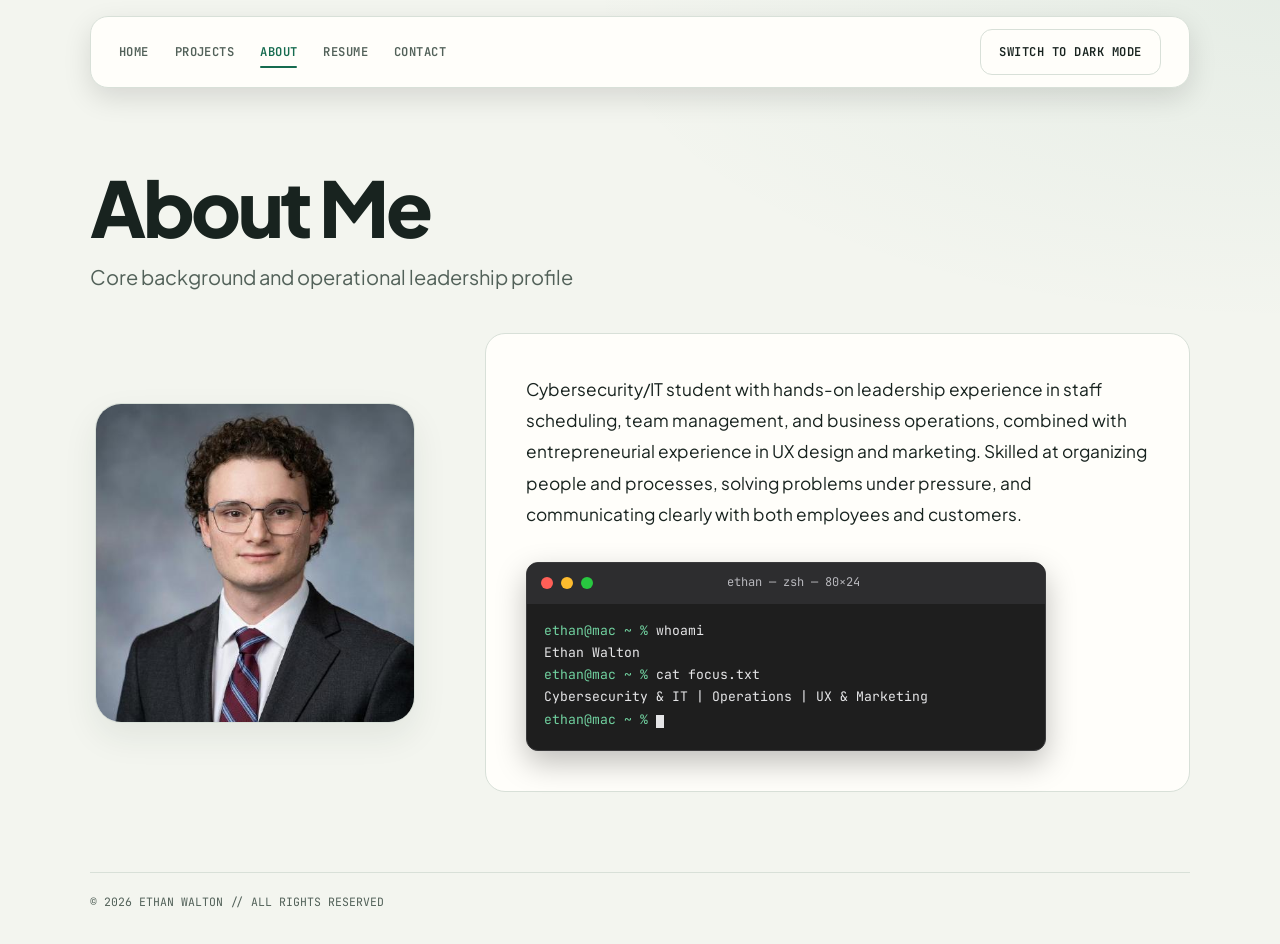
==== commit d28a6ddd: "revised entire website" ====
--- a/about.html
+++ b/about.html
@@ -1,5 +1,5 @@
 <!DOCTYPE html>
-<html lang="en" data-theme="dark">
+<html lang="en" data-theme="light">
 
 <head>
   <meta charset="UTF-8">
@@ -10,24 +10,23 @@
 
 <body>
   <header>
-    <nav>
+    <nav aria-label="Primary navigation">
       <ul>
         <li><a href="index.html">Home</a></li>
         <li><a href="projects.html">Projects</a></li>
-        <li><a href="about.html" class="active">About</a></li>
+        <li><a href="about.html" class="active" aria-current="page">About</a></li>
         <li><a href="resume.html">Resume</a></li>
         <li><a href="contact.html">Contact</a></li>
       </ul>
     </nav>
     <div class="controls">
-      <button id="theme-btn">⚡ Cyber Dark</button>
+      <button id="theme-btn" type="button">Switch theme</button>
     </div>
   </header>
 
   <main>
-    <div class="system-status">PROFILE_LOG // BIO_DATA</div>
     <h1>About Me</h1>
-    <p class="subtitle">&gt; Core background and operational leadership profile</p>
+    <p class="subtitle">Core background and operational leadership profile</p>
 
     <div class="about-container">
       <div class="about-image-wrapper">
@@ -40,20 +39,20 @@
           organizing people and processes, solving problems under pressure, and communicating clearly with both
           employees and customers.
         </p>
-      </div>
-    </div>
 
-    <div class="mac-terminal" aria-hidden="true">
-      <div class="mac-terminal-bar">
-        <span class="dot red"></span><span class="dot yellow"></span><span class="dot green"></span>
-        <span class="mac-terminal-title">ethan &mdash; zsh &mdash; 80&times;24</span>
-      </div>
-      <div class="mac-terminal-body">
-        <div><span class="prompt">ethan@mac ~ %</span> whoami</div>
-        <div>Ethan Walton</div>
-        <div><span class="prompt">ethan@mac ~ %</span> cat focus.txt</div>
-        <div>Cybersecurity &amp; IT | Operations | UX &amp; Marketing</div>
-        <div><span class="prompt">ethan@mac ~ %</span> <span class="cursor"></span></div>
+        <div class="mac-terminal" aria-hidden="true">
+          <div class="mac-terminal-bar">
+            <span class="dot red"></span><span class="dot yellow"></span><span class="dot green"></span>
+            <span class="mac-terminal-title">ethan &mdash; zsh &mdash; 80&times;24</span>
+          </div>
+          <div class="mac-terminal-body">
+            <div><span class="prompt">ethan@mac ~ %</span> whoami</div>
+            <div>Ethan Walton</div>
+            <div><span class="prompt">ethan@mac ~ %</span> cat focus.txt</div>
+            <div>Cybersecurity &amp; IT | Operations | UX &amp; Marketing</div>
+            <div><span class="prompt">ethan@mac ~ %</span> <span class="cursor"></span></div>
+          </div>
+        </div>
       </div>
     </div>
 
--- a/style.css
+++ b/style.css
@@ -1,366 +1,629 @@
-@import url('https://fonts.googleapis.com/css2?family=JetBrains+Mono:wght@400;600;800&family=Plus+Jakarta+Sans:wght@400;600;800&display=swap');
-
-:root {
-  --bg: #030712;
-  --surface: #0b0f19;
-  --surface-glass: rgba(11, 15, 25, 0.75);
-  --border: #1e293b;
-  --border-glow: rgba(16, 185, 129, 0.4);
-  --text: #f8fafc;
-  --text-muted: #94a3b8;
-  --neon-cyan: #10b981; /* Shifted to Emerald Green */
-  --neon-violet: #f59e0b; /* Shifted to Golden Amber */
-  --font-sans: 'Plus Jakarta Sans', sans-serif;
-  --font-mono: 'JetBrains Mono', monospace;
-  --shadow-neon: 0 0 25px rgba(16, 185, 129, 0.15);
-}
-
-[data-theme="light"] {
-  --bg: #f1f5f9;
-  --surface: #ffffff;
-  --surface-glass: rgba(255, 255, 255, 0.85);
-  --border: #cbd5e1;
-  --border-glow: rgba(5, 150, 105, 0.4);
-  --text: #0f172a;
-  --text-muted: #64748b;
-  --neon-cyan: #059669;
-  --neon-violet: #d97706;
-  --shadow-neon: 0 0 25px rgba(5, 150, 105, 0.15);
-}
-
-* { box-sizing: border-box; margin: 0; padding: 0; }
-
-body {
-  background-color: var(--bg);
-  color: var(--text);
-  font-family: var(--font-sans);
-  line-height: 1.7;
-  min-height: 100vh;
-  display: flex;
-  flex-direction: column;
-  padding: 0 1.5rem;
-  overflow-x: hidden;
-  background-image:
-    radial-gradient(circle at 10% 20%, rgba(16, 185, 129, 0.03) 0%, transparent 40%),
-    radial-gradient(circle at 90% 80%, rgba(245, 158, 11, 0.03) 0%, transparent 40%);
-}
-
-/* --- Cyber Navigation Bar --- */
-header {
-  position: sticky; top: 1rem; z-index: 100;
-  background-color: var(--surface-glass);
-  backdrop-filter: blur(16px);
-  -webkit-backdrop-filter: blur(16px);
-  border: 1px solid var(--border);
-  width: 100%; max-width: 1100px;
-  margin: 1rem auto 0 auto;
-  display: flex; justify-content: space-between; align-items: center;
-  padding: 0.9rem 1.75rem;
-  border-radius: 16px;
-  box-shadow: var(--shadow-neon);
-}
-
-nav ul { display: flex; list-style: none; gap: 1.5rem; align-items: center; }
-
-nav a {
-  color: var(--text-muted);
-  text-decoration: none;
-  font-family: var(--font-mono);
-  font-size: 0.85rem; font-weight: 600;
-  text-transform: uppercase; letter-spacing: 0.05em;
-  transition: color 0.2s ease;
-}
-
-nav a:hover, nav a.active {
-  color: var(--neon-cyan);
-  text-shadow: 0 0 10px var(--neon-cyan);
-}
-
-.controls { display: flex; gap: 0.75rem; }
-
-button, .btn {
-  background-color: var(--surface);
-  color: var(--text);
-  border: 1px solid var(--border);
-  padding: 0.55rem 1.15rem;
-  font-family: var(--font-mono);
-  font-weight: 600; font-size: 0.8rem;
-  cursor: pointer;
-  border-radius: 10px;
-  text-decoration: none;
-  display: inline-flex; align-items: center; gap: 0.5rem;
-  text-transform: uppercase; letter-spacing: 0.05em;
-  transition: all 0.25s cubic-bezier(0.4, 0, 0.2, 1);
-}
-
-button:hover, .btn:hover {
-  border-color: var(--neon-cyan);
-  color: var(--neon-cyan);
-  box-shadow: 0 0 15px rgba(16, 185, 129, 0.25);
-  transform: translateY(-2px);
-}
-
-.btn-primary {
-  background: linear-gradient(135deg, var(--neon-cyan), var(--neon-violet));
-  color: #030712;
-  border: none;
-  font-weight: 800;
-}
-
-.btn-primary:hover {
-  opacity: 0.95;
-  color: #030712;
-  box-shadow: 0 0 25px var(--neon-cyan);
-}
-
-/* --- Main Structure --- */
-main { max-width: 1100px; width: 100%; margin: 4rem auto; flex: 1; }
-
-.system-status {
-  font-family: var(--font-mono);
-  font-size: 0.8rem;
-  color: var(--neon-cyan);
-  text-transform: uppercase; letter-spacing: 0.15em;
-  margin-bottom: 1rem;
-  display: flex; align-items: center; gap: 0.5rem;
-}
-
-.system-status::before {
-  content: '';
-  width: 8px; height: 8px;
-  background-color: var(--neon-cyan);
-  border-radius: 50%;
-  box-shadow: 0 0 10px var(--neon-cyan);
-  animation: pulse 2s infinite;
-}
-
-@keyframes pulse { 0% { opacity: 1; } 50% { opacity: 0.3; } 100% { opacity: 1; } }
-
-h1 {
-  font-size: clamp(2.5rem, 5vw, 4rem);
-  font-weight: 800; letter-spacing: -0.03em;
-  margin-bottom: 0.75rem;
-  background: linear-gradient(135deg, var(--text) 30%, var(--text-muted));
-  -webkit-background-clip: text;
-  -webkit-text-fill-color: transparent;
-}
-
-.subtitle {
-  font-size: 1.15rem;
-  color: var(--text-muted);
-  margin-bottom: 2rem;
-  font-family: var(--font-mono);
-}
-
-/* --- Badges --- */
-.badge-container { display: flex; gap: 0.65rem; flex-wrap: wrap; margin-bottom: 2.5rem; }
-
-.badge {
-  background-color: var(--surface);
-  border: 1px solid var(--border);
-  color: var(--text-muted);
-  padding: 0.4rem 0.9rem;
-  border-radius: 6px;
-  font-family: var(--font-mono);
-  font-size: 0.75rem;
-  text-transform: uppercase; letter-spacing: 0.05em;
-}
-
-.action-row { display: flex; gap: 1rem; align-items: center; margin-bottom: 3.5rem; flex-wrap: wrap; }
-
-/* --- Holographic Social Tray --- */
-.card-socials {
-  width: 100%; max-width: 380px;
-  background-color: var(--surface);
-  border: 1px solid var(--border);
-  display: flex; align-items: center; justify-content: space-between;
-  padding: 16px 20px;
-  border-radius: 14px;
-  box-shadow: var(--shadow-neon);
-}
-
-.socialContainer {
-  width: 42px; height: 42px;
-  background-color: var(--bg);
-  border: 1px solid var(--border);
-  display: flex; align-items: center; justify-content: center;
-  border-radius: 10px;
-  transition: all 0.2s ease;
-}
-
-.containerOne:hover { background-color: #d62976; border-color: #d62976; }
-.containerTwo:hover { background-color: #0ea5e9; border-color: #0ea5e9; }
-.containerThree:hover { background-color: #0a66c2; border-color: #0a66c2; }
-.containerFour:hover { background-color: #25d366; border-color: #25d366; }
-
-.socialContainer:hover .socialSvg path { fill: #ffffff; }
-.socialSvg { width: 16px; }
-.socialSvg path { fill: var(--text); transition: fill 0.2s ease; }
-
-/* --- Project Grid Cards --- */
-.projects-grid {
-  display: grid;
-  grid-template-columns: repeat(auto-fit, minmax(320px, 1fr));
-  gap: 2rem; margin-top: 2rem;
-}
-
-.flip-card { background-color: transparent; width: 100%; height: 340px; perspective: 1000px; }
-
-.flip-card-inner {
-  position: relative; width: 100%; height: 100%;
-  text-align: left;
-  transition: transform 0.6s cubic-bezier(0.4, 0, 0.2, 1);
-  transform-style: preserve-3d;
-}
-
-.flip-card:hover .flip-card-inner { transform: rotateY(180deg); }
-
-.flip-card-front, .flip-card-back {
-  position: absolute;
-  display: flex; flex-direction: column; justify-content: space-between;
-  padding: 2.5rem;
-  width: 100%; height: 100%;
-  backface-visibility: hidden;
-  border: 1px solid var(--border);
-  border-radius: 20px;
-  background-color: var(--surface);
-  box-shadow: var(--shadow-neon);
-}
-
-.flip-card-back {
-  transform: rotateY(180deg);
-  background: linear-gradient(145deg, var(--surface), var(--bg));
-  border-color: var(--neon-cyan);
-}
-
-.card-title { font-size: 1.5rem; font-weight: 800; margin-bottom: 0.75rem; color: var(--text); }
-.card-desc { color: var(--text-muted); font-size: 0.95rem; }
-
-/* --- About Page Layout --- */
-.about-container { display: flex; gap: 4rem; align-items: center; margin-top: 2.5rem; flex-wrap: wrap; }
-
-.about-image-wrapper {
-  flex-shrink: 0;
-  width: 280px; height: 280px;
-  border: 2px solid var(--neon-cyan);
-  border-radius: 24px;
-  overflow: hidden;
-  box-shadow: 0 0 30px rgba(16, 185, 129, 0.2);
-  background-color: var(--surface);
-}
-
-.profile-img { width: 100%; height: 100%; object-fit: cover; display: block; }
-
-.about-text {
-  flex: 1; min-width: 320px;
-  font-size: 1.15rem;
-  color: var(--text-muted);
-  line-height: 1.8;
-  background: var(--surface);
-  border: 1px solid var(--border);
-  padding: 2.5rem;
-  border-radius: 20px;
-}
-
-/* --- Contact Grid --- */
-.contact-grid {
-  display: grid;
-  grid-template-columns: repeat(auto-fit, minmax(280px, 1fr));
-  gap: 1.5rem; margin-top: 2rem;
-}
-
-.contact-card {
-  background: var(--surface);
-  border: 1px solid var(--border);
-  padding: 2rem;
-  border-radius: 16px;
-  text-decoration: none;
-  color: var(--text);
-  transition: all 0.25s ease;
-}
-
-.contact-card:hover {
-  border-color: var(--neon-cyan);
-  box-shadow: var(--shadow-neon);
-  transform: translateY(-3px);
-}
-
-.contact-card h3 { font-family: var(--font-mono); font-size: 1.1rem; margin-bottom: 0.5rem; color: var(--neon-cyan); }
-.contact-card p { color: var(--text-muted); font-size: 0.95rem; }
-
-/* --- Footer --- */
-footer {
-  max-width: 1100px; width: 100%;
-  margin: 0 auto 2.5rem auto;
-  border-top: 1px solid var(--border);
-  padding-top: 1.5rem;
-  font-family: var(--font-mono);
-  font-size: 0.8rem;
-  color: var(--text-muted);
-  display: flex; justify-content: space-between; align-items: center;
-}
-
-/* ================= NEW ================= */
-
-/* --- Light mode: softer primary button, no gradient --- */
-[data-theme="light"] .btn-primary {
-  background: #cfe8dd;
-  color: #1f4d3b;
-  border: 1px solid #b5d9c9;
-  box-shadow: none;
-}
-
-[data-theme="light"] .btn-primary:hover {
-  background: #bfe0d1;
-  color: #1f4d3b;
-  border-color: #9ccbb7;
-  opacity: 1;
-  box-shadow: 0 4px 12px rgba(5, 150, 105, 0.15);
-}
-
-/* --- macOS-style terminal (About page) --- */
-.mac-terminal {
-  max-width: 520px;
-  margin-top: 2.5rem;
-  border-radius: 12px;
-  overflow: hidden;
-  background: #1e1e1e;
-  border: 1px solid #3a3a3c;
-  box-shadow: 0 12px 30px rgba(0, 0, 0, 0.25);
-  font-family: var(--font-mono);
-}
-
-.mac-terminal-bar { display: flex; align-items: center; gap: 8px; padding: 0.6rem 0.9rem; background: #2d2d2f; }
-.mac-terminal .dot { width: 12px; height: 12px; border-radius: 50%; display: inline-block; }
-.mac-terminal .red { background: #ff5f57; }
-.mac-terminal .yellow { background: #febc2e; }
-.mac-terminal .green { background: #28c840; }
-
-.mac-terminal-title { flex: 1; text-align: center; margin-right: 44px; font-size: 0.75rem; color: #9a9a9f; }
-
-.mac-terminal-body { padding: 1rem 1.1rem 1.2rem; font-size: 0.82rem; line-height: 1.7; color: #e5e5e7; }
-.mac-terminal .prompt { color: #28c840; }
-
-.mac-terminal .cursor {
-  display: inline-block;
-  width: 8px; height: 1em;
-  vertical-align: text-bottom;
-  background: #e5e5e7;
-  animation: blink 1.1s steps(1) infinite;
-}
-
-@keyframes blink { 50% { opacity: 0; } }
-
-/* --- Resume PDF viewer --- */
-.pdf-viewer {
-  width: 100%;
-  height: 85vh; min-height: 600px;
-  border: 1px solid var(--border);
-  border-radius: 16px;
-  overflow: hidden;
-  background: var(--surface);
-  box-shadow: var(--shadow-neon);
-}
-
-.pdf-viewer object,
-.pdf-viewer iframe { width: 100%; height: 100%; border: 0; }
+@import url('https://fonts.googleapis.com/css2?family=JetBrains+Mono:wght@400;600;800&family=Plus+Jakarta+Sans:wght@400;600;800&display=swap');
+
+:root {
+  color-scheme: dark;
+  --bg: #0b1310;
+  --surface: #121d18;
+  --border: #2c3d35;
+  --text: #e8f2ec;
+  --muted: #afc0b6;
+  --accent: #69d5a2;
+  --accent-contrast: #0b1310;
+  --shadow: 0 14px 34px rgba(0, 0, 0, 0.22);
+  --font-sans: 'Plus Jakarta Sans', sans-serif;
+  --font-mono: 'JetBrains Mono', monospace;
+}
+
+[data-theme="light"] {
+  color-scheme: light;
+  --bg: #f3f5ef;
+  --surface: #fffefa;
+  --border: #d8e0d8;
+  --text: #18231f;
+  --muted: #526159;
+  --accent: #156b4f;
+  --accent-contrast: #fffefa;
+  --shadow: 0 14px 34px rgba(31, 55, 42, 0.08);
+}
+
+* {
+  box-sizing: border-box;
+  margin: 0;
+  padding: 0;
+}
+
+html {
+  scroll-behavior: smooth;
+  scroll-padding-top: 7rem;
+  scrollbar-color: var(--border) var(--bg);
+}
+
+body {
+  display: flex;
+  min-height: 100vh;
+  flex-direction: column;
+  padding-inline: clamp(1rem, 3vw, 2rem);
+  overflow-x: clip;
+  background:
+    radial-gradient(ellipse 70% 44% at 100% 0, rgba(105, 213, 162, 0.07), transparent 78%),
+    var(--bg);
+  color: var(--text);
+  font-family: var(--font-sans);
+  line-height: 1.7;
+}
+
+[data-theme="light"] body {
+  background:
+    radial-gradient(ellipse 70% 44% at 100% 0, rgba(21, 107, 79, 0.06), transparent 78%),
+    var(--bg);
+}
+
+header {
+  position: sticky;
+  z-index: 10;
+  top: 0.75rem;
+  display: flex;
+  width: 100%;
+  max-width: 1100px;
+  align-items: center;
+  justify-content: space-between;
+  gap: 1rem;
+  margin: 1rem auto 0;
+  padding: 0.75rem clamp(1rem, 2.5vw, 1.75rem);
+  border: 1px solid var(--border);
+  border-radius: 18px;
+  background: var(--surface);
+  box-shadow: 0 10px 28px rgba(0, 0, 0, 0.12);
+}
+
+nav ul {
+  display: flex;
+  align-items: center;
+  gap: clamp(0.75rem, 2vw, 1.6rem);
+  list-style: none;
+}
+
+nav a {
+  position: relative;
+  display: inline-flex;
+  min-height: 44px;
+  align-items: center;
+  color: var(--muted);
+  font-family: var(--font-mono);
+  font-size: 0.76rem;
+  font-weight: 600;
+  letter-spacing: 0.04em;
+  text-decoration: none;
+  text-transform: uppercase;
+  transition: color 180ms ease;
+}
+
+nav a::after {
+  position: absolute;
+  right: 0;
+  bottom: 0.35rem;
+  left: 0;
+  height: 2px;
+  border-radius: 2px;
+  background: currentColor;
+  content: "";
+  transform: scaleX(0);
+  transform-origin: left;
+  transition: transform 180ms ease;
+}
+
+nav a:hover,
+nav a.active {
+  color: var(--accent);
+}
+
+nav a:hover::after,
+nav a.active::after {
+  transform: scaleX(1);
+}
+
+.controls {
+  display: flex;
+  gap: 0.75rem;
+}
+
+button,
+.btn {
+  display: inline-flex;
+  min-height: 46px;
+  align-items: center;
+  justify-content: center;
+  gap: 0.5rem;
+  padding: 0.7rem 1.15rem;
+  border: 1px solid var(--border);
+  border-radius: 12px;
+  background: var(--surface);
+  color: var(--text);
+  cursor: pointer;
+  font-family: var(--font-mono);
+  font-size: 0.76rem;
+  font-weight: 600;
+  letter-spacing: 0.04em;
+  text-decoration: none;
+  text-transform: uppercase;
+  transition: border-color 180ms ease, background-color 180ms ease, color 180ms ease, box-shadow 180ms ease, transform 180ms ease;
+}
+
+button:hover,
+.btn:not(.btn-primary):hover {
+  border-color: var(--accent);
+  color: var(--accent);
+}
+
+button,
+.btn,
+.contact-card,
+.socialContainer {
+  -webkit-tap-highlight-color: transparent;
+}
+
+#theme-btn {
+  white-space: nowrap;
+}
+
+.btn-primary {
+  border-color: var(--accent);
+  background: var(--accent);
+  color: var(--accent-contrast);
+  box-shadow: 0 8px 20px rgba(21, 107, 79, 0.14);
+}
+
+.btn-primary:hover {
+  border-color: var(--accent);
+  background: var(--accent);
+  color: var(--accent-contrast);
+  box-shadow: 0 10px 24px rgba(21, 107, 79, 0.2);
+}
+
+main {
+  width: 100%;
+  max-width: 1100px;
+  flex: 1;
+  margin: clamp(3.5rem, 9vh, 6rem) auto 5rem;
+}
+
+h1 {
+  max-width: 18ch;
+  margin-bottom: 1rem;
+  color: var(--text);
+  font-size: clamp(2.7rem, 6vw, 5.5rem);
+  font-weight: 800;
+  letter-spacing: -0.045em;
+  line-height: 0.98;
+  text-wrap: balance;
+}
+
+.subtitle {
+  max-width: 68ch;
+  margin-bottom: 2.5rem;
+  color: var(--muted);
+  font-size: clamp(1.05rem, 2vw, 1.25rem);
+  line-height: 1.65;
+}
+
+.action-row {
+  display: flex;
+  flex-wrap: wrap;
+  align-items: center;
+  gap: 0.85rem;
+  margin-bottom: 2.75rem;
+}
+
+.card-socials {
+  display: flex;
+  width: 100%;
+  max-width: 380px;
+  align-items: center;
+  gap: 0.7rem;
+}
+
+.socialContainer {
+  display: flex;
+  width: 48px;
+  height: 48px;
+  align-items: center;
+  justify-content: center;
+  border: 1px solid var(--border);
+  border-radius: 13px;
+  background: var(--surface);
+  transition: border-color 180ms ease, background-color 180ms ease, transform 180ms ease;
+}
+
+.socialContainer:hover {
+  transform: translateY(-2px);
+}
+
+.socialSvg {
+  width: 18px;
+}
+
+.socialSvg path {
+  fill: var(--text);
+  transition: fill 180ms ease;
+}
+
+.socialContainer:hover .socialSvg path {
+  fill: var(--accent);
+}
+
+.projects-grid {
+  display: grid;
+  grid-template-columns: repeat(auto-fit, minmax(min(100%, 19rem), 1fr));
+  gap: 1.25rem;
+  margin-top: 2.5rem;
+}
+
+.flip-card {
+  width: 100%;
+  min-height: 270px;
+}
+
+.flip-card-front {
+  display: none;
+}
+
+.flip-card-back {
+  position: relative;
+  display: flex;
+  width: 100%;
+  min-height: 270px;
+  flex-direction: column;
+  justify-content: space-between;
+  padding: clamp(1.5rem, 3vw, 2.25rem);
+  border: 1px solid var(--border);
+  border-radius: 20px;
+  background: var(--surface);
+  box-shadow: var(--shadow);
+}
+
+.card-title {
+  margin-bottom: 0.65rem;
+  color: var(--text);
+  font-size: clamp(1.3rem, 2.3vw, 1.65rem);
+  font-weight: 800;
+  letter-spacing: -0.025em;
+  line-height: 1.2;
+}
+
+.card-desc {
+  color: var(--muted);
+  font-size: 0.98rem;
+  line-height: 1.7;
+}
+
+.flip-card-back .btn {
+  align-self: flex-start;
+  margin-top: 1.75rem;
+}
+
+.about-container {
+  display: grid;
+  grid-template-columns: minmax(220px, 0.75fr) minmax(0, 1.6fr);
+  align-items: center;
+  gap: clamp(2rem, 5vw, 4rem);
+  margin-top: 2.5rem;
+}
+
+.about-image-wrapper {
+  width: min(100%, 320px);
+  aspect-ratio: 1;
+  justify-self: center;
+  overflow: hidden;
+  border: 1px solid var(--border);
+  border-radius: 26px;
+  background: var(--surface);
+  box-shadow: var(--shadow);
+}
+
+.profile-img {
+  display: block;
+  width: 100%;
+  height: 100%;
+  object-fit: cover;
+}
+
+.about-text {
+  min-width: 0;
+  max-width: 72ch;
+  padding: clamp(1.5rem, 4vw, 2.5rem);
+  border: 1px solid var(--border);
+  border-radius: 20px;
+  background: var(--surface);
+  color: var(--text);
+  font-size: 1.08rem;
+  line-height: 1.8;
+}
+
+.mac-terminal {
+  max-width: 520px;
+  margin-top: 2rem;
+  overflow: hidden;
+  border: 1px solid #3a3a3c;
+  border-radius: 12px;
+  background: #1e1e1e;
+  box-shadow: 0 12px 30px rgba(0, 0, 0, 0.25);
+  color: #e5e5e7;
+  font-family: var(--font-mono);
+}
+
+.mac-terminal-bar {
+  display: flex;
+  align-items: center;
+  gap: 8px;
+  padding: 0.6rem 0.9rem;
+  background: #2d2d2f;
+}
+
+.mac-terminal .dot {
+  display: inline-block;
+  width: 12px;
+  height: 12px;
+  border-radius: 50%;
+}
+
+.mac-terminal .red { background: #ff5f57; }
+.mac-terminal .yellow { background: #febc2e; }
+.mac-terminal .green { background: #28c840; }
+
+.mac-terminal-title {
+  flex: 1;
+  margin-right: 44px;
+  color: #b7b7bc;
+  font-size: 0.75rem;
+  text-align: center;
+}
+
+.mac-terminal-body {
+  padding: 1rem 1.1rem 1.2rem;
+  font-size: 0.82rem;
+  line-height: 1.7;
+}
+
+.mac-terminal .prompt {
+  color: #71d2a0;
+}
+
+.mac-terminal .cursor {
+  display: inline-block;
+  width: 8px;
+  height: 1em;
+  vertical-align: text-bottom;
+  background: #e5e5e7;
+  animation: blink 1.1s steps(1) infinite;
+}
+
+@keyframes blink {
+  50% { opacity: 0; }
+}
+
+.contact-grid {
+  display: grid;
+  grid-template-columns: repeat(auto-fit, minmax(min(100%, 17rem), 1fr));
+  gap: 1rem;
+  margin-top: 2.5rem;
+}
+
+.contact-card {
+  display: flex;
+  min-height: 170px;
+  flex-direction: column;
+  justify-content: center;
+  padding: clamp(1.4rem, 3vw, 2rem);
+  border: 1px solid var(--border);
+  border-radius: 18px;
+  background: var(--surface);
+  box-shadow: var(--shadow);
+  color: var(--text);
+  text-decoration: none;
+  transition: border-color 180ms ease, background-color 180ms ease, box-shadow 180ms ease, transform 180ms ease;
+}
+
+.contact-card:hover {
+  transform: translateY(-2px);
+}
+
+.contact-card h3 {
+  margin-bottom: 0.6rem;
+  color: var(--accent);
+  font-size: 1.05rem;
+  letter-spacing: -0.015em;
+}
+
+.contact-card p {
+  color: var(--muted);
+  font-size: 0.95rem;
+  overflow-wrap: anywhere;
+}
+
+footer {
+  display: flex;
+  width: 100%;
+  max-width: 1100px;
+  align-items: center;
+  justify-content: space-between;
+  gap: 1rem;
+  margin: 0 auto 2rem;
+  padding-top: 1.25rem;
+  border-top: 1px solid var(--border);
+  color: var(--muted);
+  font-family: var(--font-mono);
+  font-size: 0.72rem;
+  line-height: 1.6;
+}
+
+.pdf-viewer {
+  width: 100%;
+  height: min(82vh, 900px);
+  min-height: 480px;
+  overflow: hidden;
+  border: 1px solid var(--border);
+  border-radius: 18px;
+  background: var(--surface);
+  box-shadow: var(--shadow);
+}
+
+.pdf-viewer object,
+.pdf-viewer iframe {
+  width: 100%;
+  height: 100%;
+  border: 0;
+}
+
+:focus-visible {
+  outline: 3px solid var(--accent);
+  outline-offset: 4px;
+}
+
+::selection {
+  background: var(--accent);
+  color: var(--accent-contrast);
+}
+
+::-webkit-scrollbar {
+  width: 10px;
+}
+
+::-webkit-scrollbar-track {
+  background: var(--bg);
+}
+
+::-webkit-scrollbar-thumb {
+  border: 2px solid var(--bg);
+  border-radius: 10px;
+  background: var(--border);
+}
+
+::-webkit-scrollbar-thumb:hover {
+  background: var(--accent);
+}
+
+@media (max-width: 760px) {
+  body {
+    padding-inline: 1.1rem;
+  }
+
+  header {
+    flex-direction: column;
+    gap: 0.35rem;
+    padding: 0.7rem 1rem;
+  }
+
+  nav,
+  nav ul {
+    width: 100%;
+  }
+
+  nav ul {
+    justify-content: center;
+    flex-wrap: wrap;
+    gap: 0 1.1rem;
+  }
+
+  nav a {
+    min-height: 38px;
+    font-size: 0.7rem;
+  }
+
+  nav a::after {
+    bottom: 0.15rem;
+  }
+
+  #theme-btn {
+    min-height: 40px;
+    padding-block: 0.45rem;
+  }
+
+  main {
+    margin-top: 3.5rem;
+  }
+
+  .about-container {
+    grid-template-columns: 1fr;
+    gap: 2rem;
+  }
+
+  .about-image-wrapper {
+    width: min(68vw, 280px);
+  }
+}
+
+@media (max-width: 480px) {
+  body {
+    padding-inline: 0.85rem;
+  }
+
+  header {
+    top: 0.45rem;
+    border-radius: 16px;
+  }
+
+  nav ul {
+    column-gap: 0.75rem;
+  }
+
+  nav a {
+    font-size: 0.66rem;
+  }
+
+  main {
+    margin-top: 2.75rem;
+    margin-bottom: 3.5rem;
+  }
+
+  h1 {
+    font-size: clamp(2.75rem, 14vw, 4rem);
+  }
+
+  .subtitle {
+    margin-bottom: 2rem;
+    font-size: 1rem;
+  }
+
+  .action-row {
+    align-items: stretch;
+    gap: 0.7rem;
+    margin-bottom: 2rem;
+  }
+
+  .action-row .btn {
+    justify-content: center;
+  }
+
+  .flip-card,
+  .flip-card-back {
+    min-height: 240px;
+  }
+
+  .contact-grid {
+    grid-template-columns: 1fr;
+  }
+
+  .contact-card {
+    min-height: 140px;
+  }
+
+  .pdf-viewer {
+    height: 70svh;
+    min-height: 420px;
+  }
+
+  footer {
+    font-size: 0.65rem;
+  }
+}
+
+@media (prefers-reduced-motion: reduce) {
+  *,
+  *::before,
+  *::after {
+    scroll-behavior: auto !important;
+    animation-duration: 0.01ms !important;
+    animation-iteration-count: 1 !important;
+    transition-duration: 0.01ms !important;
+  }
+}
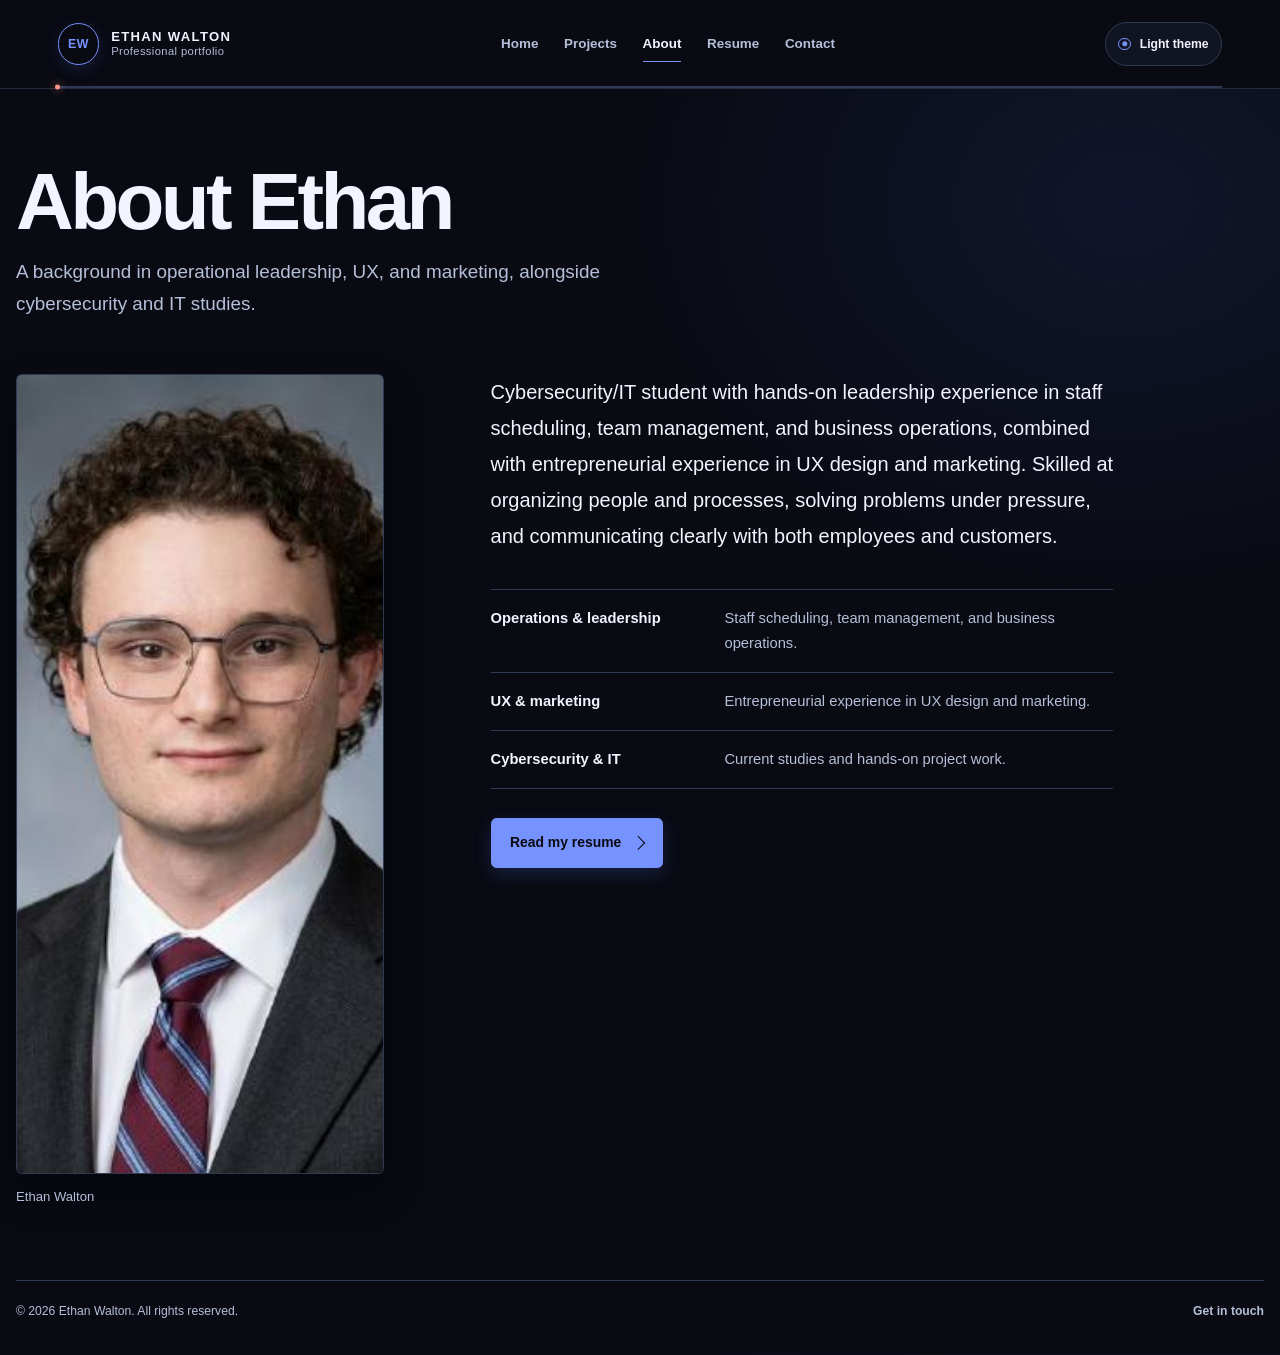
==== commit bebe6234: "redesigned again lmao" ====
--- a/about.html
+++ b/about.html
@@ -1,68 +1,82 @@
-<!DOCTYPE html>
-<html lang="en" data-theme="light">
-
-<head>
-  <meta charset="UTF-8">
-  <meta name="viewport" content="width=device-width, initial-scale=1.0">
-  <title>Ethan Walton // About</title>
-  <link rel="stylesheet" href="style.css">
-</head>
-
-<body>
-  <header>
-    <nav aria-label="Primary navigation">
-      <ul>
-        <li><a href="index.html">Home</a></li>
-        <li><a href="projects.html">Projects</a></li>
-        <li><a href="about.html" class="active" aria-current="page">About</a></li>
-        <li><a href="resume.html">Resume</a></li>
-        <li><a href="contact.html">Contact</a></li>
-      </ul>
-    </nav>
-    <div class="controls">
-      <button id="theme-btn" type="button">Switch theme</button>
-    </div>
-  </header>
-
-  <main>
-    <h1>About Me</h1>
-    <p class="subtitle">Core background and operational leadership profile</p>
-
-    <div class="about-container">
-      <div class="about-image-wrapper">
-        <img src="profile.jpg" alt="Ethan Walton" class="profile-img">
-      </div>
-      <div class="about-text">
-        <p>
-          Cybersecurity/IT student with hands-on leadership experience in staff scheduling, team management, and
-          business operations, combined with entrepreneurial experience in UX design and marketing. Skilled at
-          organizing people and processes, solving problems under pressure, and communicating clearly with both
-          employees and customers.
-        </p>
-
-        <div class="mac-terminal" aria-hidden="true">
-          <div class="mac-terminal-bar">
-            <span class="dot red"></span><span class="dot yellow"></span><span class="dot green"></span>
-            <span class="mac-terminal-title">ethan &mdash; zsh &mdash; 80&times;24</span>
-          </div>
-          <div class="mac-terminal-body">
-            <div><span class="prompt">ethan@mac ~ %</span> whoami</div>
-            <div>Ethan Walton</div>
-            <div><span class="prompt">ethan@mac ~ %</span> cat focus.txt</div>
-            <div>Cybersecurity &amp; IT | Operations | UX &amp; Marketing</div>
-            <div><span class="prompt">ethan@mac ~ %</span> <span class="cursor"></span></div>
-          </div>
-        </div>
-      </div>
-    </div>
-
-  </main>
-
-  <footer>
-    <p>&copy; 2026 ETHAN WALTON // ALL RIGHTS RESERVED</p>
-  </footer>
-
-  <script src="script.js"></script>
-</body>
-
-</html>+<!DOCTYPE html>
+<html lang="en" data-theme="dark">
+<head>
+  <meta charset="UTF-8">
+  <meta name="viewport" content="width=device-width, initial-scale=1.0">
+  <meta name="description" content="Learn about Ethan Walton's experience in operations, UX and marketing, and cybersecurity and IT.">
+  <meta name="theme-color" content="#090a12">
+  <title>About | Ethan Walton</title>
+  <link rel="stylesheet" href="style.css">
+</head>
+<body>
+  <a class="skip-link" href="#main">Skip to content</a>
+  <header class="site-header">
+    <div class="site-header-inner">
+      <a class="site-brand" href="index.html" aria-label="Ethan Walton, home">
+        <span class="brand-mark" aria-hidden="true">EW</span>
+        <span class="brand-copy">
+          <span class="brand-name">Ethan Walton</span>
+          <span class="brand-description">Professional portfolio</span>
+        </span>
+      </a>
+      <nav class="site-nav" aria-label="Primary navigation">
+        <ul>
+          <li><a href="index.html">Home</a></li>
+          <li><a href="projects.html">Projects</a></li>
+          <li><a href="about.html" aria-current="page">About</a></li>
+          <li><a href="resume.html">Resume</a></li>
+          <li><a href="contact.html">Contact</a></li>
+        </ul>
+      </nav>
+      <button class="theme-toggle" type="button" data-theme-toggle aria-label="Switch to light theme">
+        <span class="theme-indicator" aria-hidden="true"></span>
+        <span data-theme-label>Light theme</span>
+      </button>
+    </div>
+    <div class="scroll-current" aria-hidden="true"><span></span></div>
+  </header>
+
+  <main class="site-main page-main" id="main">
+    <header class="page-intro">
+      <h1 class="page-title">About Ethan</h1>
+      <p class="page-lede">A background in operational leadership, UX, and marketing, alongside cybersecurity and IT studies.</p>
+    </header>
+
+    <section class="about-layout" aria-label="Ethan Walton's background">
+      <figure class="profile-figure">
+        <img class="profile-photo" src="profile.jpg" alt="Portrait of Ethan Walton" width="640" height="800">
+        <figcaption>Ethan Walton</figcaption>
+      </figure>
+      <div class="about-copy">
+        <p>Cybersecurity/IT student with hands-on leadership experience in staff scheduling, team management, and business operations, combined with entrepreneurial experience in UX design and marketing. Skilled at organizing people and processes, solving problems under pressure, and communicating clearly with both employees and customers.</p>
+
+        <div class="focus-notes">
+          <section class="focus-note">
+            <h2>Operations &amp; leadership</h2>
+            <p>Staff scheduling, team management, and business operations.</p>
+          </section>
+          <section class="focus-note">
+            <h2>UX &amp; marketing</h2>
+            <p>Entrepreneurial experience in UX design and marketing.</p>
+          </section>
+          <section class="focus-note">
+            <h2>Cybersecurity &amp; IT</h2>
+            <p>Current studies and hands-on project work.</p>
+          </section>
+        </div>
+
+        <div class="about-action">
+          <a class="button button-primary" href="resume.html">Read my resume <span class="action-arrow" aria-hidden="true"></span></a>
+        </div>
+      </div>
+    </section>
+  </main>
+
+  <footer class="site-footer">
+    <p>&copy; 2026 Ethan Walton. All rights reserved.</p>
+    <a class="footer-link" href="contact.html">Get in touch</a>
+  </footer>
+  <span class="visually-hidden" data-theme-announcement aria-live="polite"></span>
+  <script src="script.js"></script>
+</body>
+</html>
--- a/style.css
+++ b/style.css
@@ -1,477 +1,914 @@
-@import url('https://fonts.googleapis.com/css2?family=JetBrains+Mono:wght@400;600;800&family=Plus+Jakarta+Sans:wght@400;600;800&display=swap');
+@font-face {
+  font-family: "Albert Sans";
+  src: url("fonts/albert-sans-latin.woff2") format("woff2");
+  font-style: normal;
+  font-weight: 400 700;
+  font-display: swap;
+}
+
+@font-face {
+  font-family: "Dancing Script";
+  src: url("fonts/dancing-script-latin.woff2") format("woff2");
+  font-style: normal;
+  font-weight: 600 700;
+  font-display: swap;
+}
 
 :root {
   color-scheme: dark;
-  --bg: #0b1310;
-  --surface: #121d18;
-  --border: #2c3d35;
-  --text: #e8f2ec;
-  --muted: #afc0b6;
-  --accent: #69d5a2;
-  --accent-contrast: #0b1310;
-  --shadow: 0 14px 34px rgba(0, 0, 0, 0.22);
-  --font-sans: 'Plus Jakarta Sans', sans-serif;
-  --font-mono: 'JetBrains Mono', monospace;
+  --bg: #090a12;
+  --surface: #111421;
+  --surface-raised: #171c2c;
+  --line: #303953;
+  --text: #f2f5ff;
+  --muted: #b5bfd9;
+  --accent: #7692ff;
+  --accent-strong: #5279ff;
+  --accent-contrast: #090a12;
+  --electrode: #ff9189;
+  --circuit: rgba(112, 145, 255, 0.52);
+  --circuit-glow: rgba(82, 121, 255, 0.78);
+  --ambient: rgba(48, 71, 157, 0.19);
+  --shadow: 0 18px 42px rgba(0, 0, 0, 0.3);
+  --font-body: "Albert Sans", sans-serif;
+  --font-signature: "Dancing Script", cursive;
+  --page-width: 1280px;
+  --scroll-progress: 0%;
 }
 
 [data-theme="light"] {
   color-scheme: light;
-  --bg: #f3f5ef;
-  --surface: #fffefa;
-  --border: #d8e0d8;
-  --text: #18231f;
-  --muted: #526159;
-  --accent: #156b4f;
-  --accent-contrast: #fffefa;
-  --shadow: 0 14px 34px rgba(31, 55, 42, 0.08);
+  --bg: #f0f3fa;
+  --surface: #fbfcff;
+  --surface-raised: #e7ebf5;
+  --line: #aeb9d2;
+  --text: #151a29;
+  --muted: #46516b;
+  --accent: #3158d4;
+  --accent-strong: #2448ba;
+  --accent-contrast: #ffffff;
+  --electrode: #a83c46;
+  --circuit: rgba(49, 88, 212, 0.42);
+  --circuit-glow: rgba(49, 88, 212, 0.5);
+  --ambient: rgba(111, 138, 231, 0.13);
+  --shadow: 0 18px 42px rgba(28, 43, 82, 0.12);
 }
 
 * {
   box-sizing: border-box;
-  margin: 0;
-  padding: 0;
 }
 
 html {
+  min-width: 320px;
   scroll-behavior: smooth;
   scroll-padding-top: 7rem;
-  scrollbar-color: var(--border) var(--bg);
+  scrollbar-color: var(--line) var(--bg);
 }
 
 body {
-  display: flex;
+  min-width: 320px;
   min-height: 100vh;
-  flex-direction: column;
-  padding-inline: clamp(1rem, 3vw, 2rem);
+  margin: 0;
   overflow-x: clip;
   background:
-    radial-gradient(ellipse 70% 44% at 100% 0, rgba(105, 213, 162, 0.07), transparent 78%),
+    radial-gradient(ellipse 44rem 34rem at 88% 15%, var(--ambient), transparent 72%),
     var(--bg);
   color: var(--text);
-  font-family: var(--font-sans);
+  font-family: var(--font-body);
+  font-size: 1rem;
   line-height: 1.7;
-}
-
-[data-theme="light"] body {
-  background:
-    radial-gradient(ellipse 70% 44% at 100% 0, rgba(21, 107, 79, 0.06), transparent 78%),
-    var(--bg);
-}
-
-header {
+  -webkit-font-smoothing: antialiased;
+  text-rendering: optimizeLegibility;
+}
+
+::selection {
+  background: var(--accent);
+  color: var(--accent-contrast);
+}
+
+::-webkit-scrollbar {
+  width: 0.7rem;
+}
+
+::-webkit-scrollbar-track {
+  background: var(--bg);
+}
+
+::-webkit-scrollbar-thumb {
+  border: 2px solid var(--bg);
+  border-radius: 1rem;
+  background: var(--line);
+}
+
+a {
+  color: inherit;
+  text-underline-offset: 0.2em;
+}
+
+button,
+a {
+  -webkit-tap-highlight-color: transparent;
+}
+
+.visually-hidden {
+  position: absolute;
+  width: 1px;
+  height: 1px;
+  padding: 0;
+  overflow: hidden;
+  clip: rect(0, 0, 0, 0);
+  white-space: nowrap;
+  clip-path: inset(50%);
+}
+
+.skip-link {
+  position: fixed;
+  z-index: 100;
+  top: 0.5rem;
+  left: 0.5rem;
+  padding: 0.75rem 1rem;
+  transform: translateY(-160%);
+  border: 1px solid var(--accent);
+  border-radius: 0.35rem;
+  background: var(--surface);
+  color: var(--text);
+  font-weight: 700;
+}
+
+.skip-link:focus {
+  transform: translateY(0);
+}
+
+.site-header {
   position: sticky;
-  z-index: 10;
-  top: 0.75rem;
-  display: flex;
-  width: 100%;
-  max-width: 1100px;
+  z-index: 20;
+  top: 0;
+  padding: 0.85rem clamp(1rem, 4.5vw, 4rem) 0;
+  border-bottom: 1px solid color-mix(in srgb, var(--line) 70%, transparent);
+  background: var(--bg);
+}
+
+.site-header-inner {
+  display: grid;
+  width: min(100%, var(--page-width));
+  min-height: 3.8rem;
+  grid-template-columns: auto 1fr auto;
   align-items: center;
-  justify-content: space-between;
-  gap: 1rem;
-  margin: 1rem auto 0;
-  padding: 0.75rem clamp(1rem, 2.5vw, 1.75rem);
-  border: 1px solid var(--border);
-  border-radius: 18px;
-  background: var(--surface);
-  box-shadow: 0 10px 28px rgba(0, 0, 0, 0.12);
-}
-
-nav ul {
+  gap: clamp(1rem, 2.5vw, 2.5rem);
+  margin-inline: auto;
+}
+
+.site-brand {
+  display: inline-flex;
+  min-width: max-content;
+  align-items: center;
+  gap: 0.75rem;
+  color: var(--text);
+  text-decoration: none;
+}
+
+.brand-mark {
+  display: grid;
+  width: 2.6rem;
+  height: 2.6rem;
+  place-items: center;
+  border: 1px solid var(--accent);
+  border-radius: 50%;
+  color: var(--accent);
+  font-size: 0.77rem;
+  font-weight: 700;
+  letter-spacing: 0.04em;
+  box-shadow: 0 4px 16px rgba(82, 121, 255, 0.16);
+  view-transition-name: brand-mark;
+}
+
+.brand-copy {
+  display: grid;
+  gap: 0.02rem;
+  line-height: 1.2;
+}
+
+.brand-name {
+  font-size: 0.82rem;
+  font-weight: 700;
+  letter-spacing: 0.1em;
+  text-transform: uppercase;
+}
+
+.brand-description {
+  color: var(--muted);
+  font-size: 0.7rem;
+  letter-spacing: 0.035em;
+}
+
+.site-nav ul {
   display: flex;
   align-items: center;
-  gap: clamp(0.75rem, 2vw, 1.6rem);
+  justify-content: center;
+  gap: clamp(0.8rem, 2vw, 1.7rem);
+  margin: 0;
+  padding: 0;
   list-style: none;
 }
 
-nav a {
+.site-nav a {
   position: relative;
   display: inline-flex;
-  min-height: 44px;
+  min-height: 2.75rem;
   align-items: center;
   color: var(--muted);
-  font-family: var(--font-mono);
-  font-size: 0.76rem;
+  font-size: 0.84rem;
   font-weight: 600;
-  letter-spacing: 0.04em;
   text-decoration: none;
-  text-transform: uppercase;
   transition: color 180ms ease;
 }
 
-nav a::after {
+.site-nav a::after {
   position: absolute;
   right: 0;
-  bottom: 0.35rem;
+  bottom: 0.25rem;
   left: 0;
-  height: 2px;
-  border-radius: 2px;
-  background: currentColor;
+  height: 1px;
+  background: var(--accent);
   content: "";
   transform: scaleX(0);
   transform-origin: left;
   transition: transform 180ms ease;
 }
 
-nav a:hover,
-nav a.active {
-  color: var(--accent);
-}
-
-nav a:hover::after,
-nav a.active::after {
+.site-nav a:hover,
+.site-nav a:focus-visible,
+.site-nav a[aria-current="page"] {
+  color: var(--text);
+}
+
+.site-nav a:hover::after,
+.site-nav a:focus-visible::after,
+.site-nav a[aria-current="page"]::after {
   transform: scaleX(1);
 }
 
-.controls {
-  display: flex;
-  gap: 0.75rem;
-}
-
-button,
-.btn {
+.theme-toggle {
   display: inline-flex;
-  min-height: 46px;
+  min-height: 2.7rem;
   align-items: center;
   justify-content: center;
-  gap: 0.5rem;
-  padding: 0.7rem 1.15rem;
-  border: 1px solid var(--border);
-  border-radius: 12px;
+  gap: 0.55rem;
+  padding: 0.55rem 0.8rem;
+  border: 1px solid var(--line);
+  border-radius: 99px;
   background: var(--surface);
   color: var(--text);
   cursor: pointer;
-  font-family: var(--font-mono);
+  font: inherit;
   font-size: 0.76rem;
-  font-weight: 600;
-  letter-spacing: 0.04em;
+  font-weight: 700;
+  white-space: nowrap;
+  transition: border-color 180ms ease, background-color 180ms ease, color 180ms ease;
+}
+
+.theme-toggle:hover {
+  border-color: var(--accent);
+}
+
+.theme-indicator {
+  position: relative;
+  display: block;
+  width: 0.78rem;
+  height: 0.78rem;
+  border: 1px solid var(--accent);
+  border-radius: 50%;
+}
+
+.theme-indicator::after {
+  position: absolute;
+  top: 50%;
+  left: 50%;
+  width: 0.34rem;
+  height: 0.34rem;
+  border-radius: 50%;
+  background: var(--accent);
+  content: "";
+  transform: translate(-50%, -50%);
+}
+
+.scroll-current {
+  position: relative;
+  width: min(100%, var(--page-width));
+  height: 2px;
+  margin: 0.7rem auto 0;
+  background: var(--line);
+}
+
+.scroll-current span {
+  position: relative;
+  display: block;
+  width: var(--scroll-progress);
+  height: 100%;
+  background: var(--accent);
+  transition: width 90ms linear;
+}
+
+.scroll-current span::after {
+  position: absolute;
+  top: 50%;
+  right: -2px;
+  width: 5px;
+  height: 5px;
+  border-radius: 50%;
+  background: var(--electrode);
+  content: "";
+  box-shadow: 0 0 8px color-mix(in srgb, var(--electrode) 75%, transparent);
+  transform: translateY(-50%);
+}
+
+.site-main {
+  width: min(100% - 2rem, var(--page-width));
+  flex: 1;
+  margin-inline: auto;
+}
+
+.hero {
+  display: grid;
+  min-height: min(74svh, 760px);
+  grid-template-columns: minmax(0, 1.12fr) minmax(21rem, 0.88fr);
+  align-items: center;
+  gap: clamp(2.5rem, 7vw, 7rem);
+  padding-block: clamp(4rem, 9vh, 7.5rem);
+}
+
+.hero-copy {
+  position: relative;
+  z-index: 1;
+  max-width: 43rem;
+}
+
+.hero h1 {
+  max-width: 9ch;
+  margin: 0 0 1.5rem;
+  color: var(--text);
+  font-family: var(--font-signature);
+  font-size: clamp(4.1rem, 9.2vw, 6rem);
+  font-weight: 700;
+  letter-spacing: -0.025em;
+  line-height: 0.98;
+  text-shadow:
+    0 0 2px var(--text),
+    0 0 11px color-mix(in srgb, var(--accent-strong) 78%, transparent),
+    0 0 24px color-mix(in srgb, var(--accent-strong) 40%, transparent);
+  text-wrap: balance;
+}
+
+.hero-role {
+  max-width: 39ch;
+  margin: 0;
+  color: var(--muted);
+  font-size: clamp(1.08rem, 2.05vw, 1.4rem);
+  font-weight: 500;
+  line-height: 1.55;
+  text-wrap: pretty;
+}
+
+.hero-description {
+  max-width: 54ch;
+  margin: 1rem 0 0;
+  color: var(--muted);
+  font-size: 1rem;
+}
+
+.action-row {
+  display: flex;
+  flex-wrap: wrap;
+  gap: 0.8rem;
+  margin-top: 2rem;
+}
+
+.button {
+  display: inline-flex;
+  min-height: 3rem;
+  align-items: center;
+  justify-content: center;
+  gap: 0.75rem;
+  padding: 0.75rem 1.15rem;
+  border: 1px solid var(--line);
+  border-radius: 0.35rem;
+  background: var(--surface);
+  color: var(--text);
+  cursor: pointer;
+  font: inherit;
+  font-size: 0.87rem;
+  font-weight: 700;
   text-decoration: none;
-  text-transform: uppercase;
-  transition: border-color 180ms ease, background-color 180ms ease, color 180ms ease, box-shadow 180ms ease, transform 180ms ease;
-}
-
-button:hover,
-.btn:not(.btn-primary):hover {
+  transition:
+    border-color 180ms ease,
+    background-color 180ms ease,
+    color 180ms ease,
+    box-shadow 180ms ease,
+    transform 180ms ease;
+}
+
+.button:hover {
   border-color: var(--accent);
-  color: var(--accent);
-}
-
-button,
-.btn,
-.contact-card,
-.socialContainer {
-  -webkit-tap-highlight-color: transparent;
-}
-
-#theme-btn {
-  white-space: nowrap;
-}
-
-.btn-primary {
+}
+
+.button-primary {
   border-color: var(--accent);
   background: var(--accent);
   color: var(--accent-contrast);
-  box-shadow: 0 8px 20px rgba(21, 107, 79, 0.14);
-}
-
-.btn-primary:hover {
+  box-shadow: 0 6px 18px rgba(82, 121, 255, 0.2);
+}
+
+.button-primary:hover {
+  background: var(--accent-strong);
+  color: #fff;
+  box-shadow: 0 8px 24px rgba(82, 121, 255, 0.3);
+}
+
+.action-arrow {
+  position: relative;
+  display: inline-block;
+  width: 0.65rem;
+  height: 0.65rem;
+  flex: 0 0 auto;
+  border-top: 1px solid currentColor;
+  border-right: 1px solid currentColor;
+  transform: rotate(45deg);
+  transition: transform 180ms ease;
+}
+
+.button:hover .action-arrow,
+.inline-action:hover .action-arrow {
+  transform: translateX(2px) rotate(45deg);
+}
+
+.social-links {
+  display: flex;
+  flex-wrap: wrap;
+  gap: 0.45rem 1.2rem;
+  margin-top: 2rem;
+}
+
+.social-links a,
+.inline-action {
+  color: var(--muted);
+  font-size: 0.86rem;
+  font-weight: 600;
+  text-decoration-thickness: 1px;
+  text-underline-offset: 0.27em;
+  transition: color 180ms ease;
+}
+
+.social-links a:hover,
+.inline-action:hover {
+  color: var(--accent);
+}
+
+.route-field {
+  position: relative;
+  isolation: isolate;
+  padding: clamp(1rem, 2vw, 1.5rem);
+  border: 1px solid var(--line);
+  border-radius: 0.6rem;
+  background: color-mix(in srgb, var(--surface) 86%, transparent);
+  box-shadow: var(--shadow);
+}
+
+.route-field h2 {
+  position: relative;
+  z-index: 1;
+  margin: 0 0 1rem;
+  color: var(--text);
+  font-size: 1rem;
+  font-weight: 700;
+  letter-spacing: 0.01em;
+}
+
+.route-map {
+  position: relative;
+  display: grid;
+  min-height: 19rem;
+  grid-template-columns: repeat(2, minmax(0, 1fr));
+  grid-template-rows: repeat(2, minmax(7.8rem, 1fr));
+  gap: 0.75rem;
+}
+
+.circuit-canvas {
+  position: absolute;
+  z-index: -1;
+  inset: 0;
+  width: 100%;
+  height: 100%;
+  pointer-events: none;
+}
+
+.route-node {
+  position: relative;
+  display: flex;
+  min-width: 0;
+  flex-direction: column;
+  justify-content: center;
+  padding: 0.95rem;
+  border: 1px solid color-mix(in srgb, var(--accent) 42%, var(--line));
+  border-radius: 0.35rem;
+  background: color-mix(in srgb, var(--surface) 94%, transparent);
+  color: var(--text);
+  text-decoration: none;
+  transition:
+    border-color 180ms ease,
+    background-color 180ms ease,
+    box-shadow 180ms ease,
+    transform 180ms ease;
+}
+
+.route-node::before {
+  width: 0.4rem;
+  height: 0.4rem;
+  margin-bottom: 0.6rem;
+  border-radius: 50%;
+  background: var(--accent);
+  content: "";
+  box-shadow: 0 0 10px color-mix(in srgb, var(--accent) 72%, transparent);
+  transition: background-color 180ms ease, box-shadow 180ms ease;
+}
+
+.route-node:hover,
+.route-node:focus-visible {
+  z-index: 2;
   border-color: var(--accent);
-  background: var(--accent);
-  color: var(--accent-contrast);
-  box-shadow: 0 10px 24px rgba(21, 107, 79, 0.2);
-}
-
-main {
+  background: var(--surface-raised);
+  box-shadow: 0 6px 18px rgba(82, 121, 255, 0.16);
+  transform: translateY(-2px);
+}
+
+.route-node[data-active="true"]::before {
+  background: var(--electrode);
+  box-shadow: 0 0 12px color-mix(in srgb, var(--electrode) 80%, transparent);
+}
+
+.route-node-title {
+  font-size: 0.95rem;
+  font-weight: 700;
+  line-height: 1.3;
+}
+
+.route-node-description {
+  margin-top: 0.3rem;
+  color: var(--muted);
+  font-size: 0.77rem;
+  line-height: 1.45;
+}
+
+.focus-strip {
+  padding-block: 1.75rem 2rem;
+  border-top: 1px solid var(--line);
+  border-bottom: 1px solid var(--line);
+}
+
+.focus-strip h2 {
+  margin: 0 0 1rem;
+  font-size: 1.05rem;
+  font-weight: 700;
+}
+
+.focus-list {
+  display: grid;
+  grid-template-columns: repeat(3, minmax(0, 1fr));
+  gap: 1.5rem;
+  margin: 0;
+  padding: 0;
+  list-style: none;
+}
+
+.focus-list li {
+  position: relative;
+  padding-left: 1rem;
+}
+
+.focus-list li::before {
+  position: absolute;
+  top: 0.65rem;
+  left: 0;
+  width: 0.35rem;
+  height: 0.35rem;
+  border-radius: 50%;
+  background: var(--electrode);
+  content: "";
+}
+
+.focus-list h3 {
+  margin: 0;
+  font-size: 0.94rem;
+}
+
+.focus-list p {
+  margin: 0.25rem 0 0;
+  color: var(--muted);
+  font-size: 0.84rem;
+  line-height: 1.55;
+}
+
+.page-main {
+  padding-block: clamp(3.5rem, 8vh, 6.5rem) clamp(4rem, 8vh, 7rem);
+}
+
+.page-intro {
+  max-width: 52rem;
+  margin-bottom: clamp(2.5rem, 6vh, 4rem);
+}
+
+.page-title {
+  max-width: 16ch;
+  margin: 0 0 0.8rem;
+  color: var(--text);
+  font-size: clamp(2.7rem, 6.8vw, 5rem);
+  font-weight: 700;
+  letter-spacing: -0.045em;
+  line-height: 1.03;
+  text-wrap: balance;
+}
+
+.page-lede {
+  max-width: 66ch;
+  margin: 0;
+  color: var(--muted);
+  font-size: clamp(1.02rem, 1.8vw, 1.18rem);
+  line-height: 1.7;
+}
+
+.projects-list {
+  border-top: 1px solid var(--line);
+}
+
+.project-entry {
+  border-bottom: 1px solid var(--line);
+}
+
+.project-entry summary {
+  display: grid;
+  grid-template-columns: minmax(0, 1fr) auto;
+  align-items: center;
+  gap: 1.5rem;
+  padding: clamp(1.3rem, 3.4vw, 2.2rem) 0;
+  cursor: pointer;
+  list-style: none;
+}
+
+.project-entry summary::-webkit-details-marker {
+  display: none;
+}
+
+.project-summary-title {
+  display: block;
+  font-size: clamp(1.25rem, 2.6vw, 1.8rem);
+  font-weight: 700;
+  letter-spacing: -0.025em;
+  line-height: 1.25;
+}
+
+.project-summary-description {
+  display: block;
+  max-width: 66ch;
+  margin: 0.5rem 0 0;
+  color: var(--muted);
+  font-size: 0.95rem;
+}
+
+.project-toggle {
+  display: inline-flex;
+  align-items: center;
+  gap: 0.75rem;
+  color: var(--accent);
+  font-size: 0.82rem;
+  font-weight: 700;
+  white-space: nowrap;
+}
+
+.disclosure-mark {
+  position: relative;
+  display: block;
+  width: 0.8rem;
+  height: 0.8rem;
+}
+
+.disclosure-mark::before,
+.disclosure-mark::after {
+  position: absolute;
+  top: 50%;
+  left: 50%;
+  width: 0.7rem;
+  height: 1px;
+  background: currentColor;
+  content: "";
+  transform: translate(-50%, -50%);
+}
+
+.disclosure-mark::after {
+  transform: translate(-50%, -50%) rotate(90deg);
+  transition: transform 180ms ease;
+}
+
+.project-entry[open] .disclosure-mark::after {
+  transform: translate(-50%, -50%) rotate(0);
+}
+
+.project-detail {
+  max-width: 67ch;
+  padding: 0 0 2rem;
+  animation: detail-arrive 240ms cubic-bezier(0.16, 1, 0.3, 1) both;
+}
+
+.project-detail p {
+  margin: 0 0 1rem;
+  color: var(--muted);
+}
+
+.inline-action {
+  display: inline-flex;
+  align-items: center;
+  gap: 0.65rem;
+  color: var(--accent);
+  text-decoration: underline;
+}
+
+.about-layout {
+  display: grid;
+  grid-template-columns: minmax(13rem, 0.72fr) minmax(0, 1.4fr);
+  align-items: start;
+  gap: clamp(2rem, 6vw, 5.5rem);
+}
+
+.profile-figure {
+  margin: 0;
+}
+
+.profile-photo {
+  display: block;
   width: 100%;
-  max-width: 1100px;
-  flex: 1;
-  margin: clamp(3.5rem, 9vh, 6rem) auto 5rem;
-}
-
-h1 {
-  max-width: 18ch;
-  margin-bottom: 1rem;
+  max-width: 23rem;
+  aspect-ratio: 4 / 5;
+  border: 1px solid var(--line);
+  border-radius: 0.35rem;
+  background: var(--surface);
+  box-shadow: var(--shadow);
+  object-fit: cover;
+}
+
+.profile-figure figcaption {
+  margin-top: 0.75rem;
+  color: var(--muted);
+  font-size: 0.82rem;
+}
+
+.about-copy {
+  max-width: 70ch;
+}
+
+.about-copy > p {
+  margin: 0 0 2.2rem;
   color: var(--text);
-  font-size: clamp(2.7rem, 6vw, 5.5rem);
-  font-weight: 800;
-  letter-spacing: -0.045em;
-  line-height: 0.98;
-  text-wrap: balance;
-}
-
-.subtitle {
-  max-width: 68ch;
-  margin-bottom: 2.5rem;
-  color: var(--muted);
-  font-size: clamp(1.05rem, 2vw, 1.25rem);
-  line-height: 1.65;
-}
-
-.action-row {
+  font-size: clamp(1.08rem, 1.7vw, 1.25rem);
+  line-height: 1.8;
+}
+
+.focus-notes {
+  border-top: 1px solid var(--line);
+}
+
+.focus-note {
+  display: grid;
+  grid-template-columns: minmax(8.5rem, 0.55fr) minmax(0, 1fr);
+  gap: 1.25rem;
+  padding: 1rem 0;
+  border-bottom: 1px solid var(--line);
+}
+
+.focus-note h2 {
+  margin: 0;
+  font-size: 0.92rem;
+  font-weight: 700;
+}
+
+.focus-note p {
+  margin: 0;
+  color: var(--muted);
+  font-size: 0.92rem;
+}
+
+.about-action {
+  margin-top: 1.8rem;
+}
+
+.resume-actions {
   display: flex;
   flex-wrap: wrap;
   align-items: center;
-  gap: 0.85rem;
-  margin-bottom: 2.75rem;
-}
-
-.card-socials {
-  display: flex;
+  justify-content: space-between;
+  gap: 1rem;
+  margin-bottom: 1rem;
+}
+
+.resume-actions h2 {
+  margin: 0;
+  font-size: 1.1rem;
+}
+
+.pdf-viewer {
   width: 100%;
-  max-width: 380px;
-  align-items: center;
-  gap: 0.7rem;
-}
-
-.socialContainer {
-  display: flex;
-  width: 48px;
-  height: 48px;
-  align-items: center;
-  justify-content: center;
-  border: 1px solid var(--border);
-  border-radius: 13px;
-  background: var(--surface);
-  transition: border-color 180ms ease, background-color 180ms ease, transform 180ms ease;
-}
-
-.socialContainer:hover {
-  transform: translateY(-2px);
-}
-
-.socialSvg {
-  width: 18px;
-}
-
-.socialSvg path {
-  fill: var(--text);
-  transition: fill 180ms ease;
-}
-
-.socialContainer:hover .socialSvg path {
-  fill: var(--accent);
-}
-
-.projects-grid {
-  display: grid;
-  grid-template-columns: repeat(auto-fit, minmax(min(100%, 19rem), 1fr));
-  gap: 1.25rem;
-  margin-top: 2.5rem;
-}
-
-.flip-card {
-  width: 100%;
-  min-height: 270px;
-}
-
-.flip-card-front {
-  display: none;
-}
-
-.flip-card-back {
-  position: relative;
-  display: flex;
-  width: 100%;
-  min-height: 270px;
-  flex-direction: column;
-  justify-content: space-between;
-  padding: clamp(1.5rem, 3vw, 2.25rem);
-  border: 1px solid var(--border);
-  border-radius: 20px;
+  height: min(82vh, 900px);
+  min-height: 34rem;
+  overflow: hidden;
+  border: 1px solid var(--line);
+  border-radius: 0.35rem;
   background: var(--surface);
   box-shadow: var(--shadow);
 }
 
-.card-title {
-  margin-bottom: 0.65rem;
-  color: var(--text);
-  font-size: clamp(1.3rem, 2.3vw, 1.65rem);
-  font-weight: 800;
-  letter-spacing: -0.025em;
-  line-height: 1.2;
-}
-
-.card-desc {
-  color: var(--muted);
-  font-size: 0.98rem;
-  line-height: 1.7;
-}
-
-.flip-card-back .btn {
-  align-self: flex-start;
-  margin-top: 1.75rem;
-}
-
-.about-container {
-  display: grid;
-  grid-template-columns: minmax(220px, 0.75fr) minmax(0, 1.6fr);
-  align-items: center;
-  gap: clamp(2rem, 5vw, 4rem);
-  margin-top: 2.5rem;
-}
-
-.about-image-wrapper {
-  width: min(100%, 320px);
-  aspect-ratio: 1;
-  justify-self: center;
-  overflow: hidden;
-  border: 1px solid var(--border);
-  border-radius: 26px;
-  background: var(--surface);
-  box-shadow: var(--shadow);
-}
-
-.profile-img {
+.pdf-viewer object,
+.pdf-viewer iframe {
   display: block;
   width: 100%;
   height: 100%;
-  object-fit: cover;
-}
-
-.about-text {
-  min-width: 0;
-  max-width: 72ch;
-  padding: clamp(1.5rem, 4vw, 2.5rem);
-  border: 1px solid var(--border);
-  border-radius: 20px;
-  background: var(--surface);
-  color: var(--text);
-  font-size: 1.08rem;
-  line-height: 1.8;
-}
-
-.mac-terminal {
-  max-width: 520px;
-  margin-top: 2rem;
-  overflow: hidden;
-  border: 1px solid #3a3a3c;
-  border-radius: 12px;
-  background: #1e1e1e;
-  box-shadow: 0 12px 30px rgba(0, 0, 0, 0.25);
-  color: #e5e5e7;
-  font-family: var(--font-mono);
-}
-
-.mac-terminal-bar {
-  display: flex;
+  border: 0;
+}
+
+.pdf-fallback {
+  padding: 1.5rem;
+  color: var(--muted);
+}
+
+.contact-routes {
+  max-width: 58rem;
+  margin: 0;
+  padding: 0;
+  border-top: 1px solid var(--line);
+  list-style: none;
+}
+
+.contact-routes li {
+  border-bottom: 1px solid var(--line);
+}
+
+.contact-route {
+  display: grid;
+  grid-template-columns: minmax(9rem, 0.7fr) minmax(0, 1.5fr) auto;
   align-items: center;
-  gap: 8px;
-  padding: 0.6rem 0.9rem;
-  background: #2d2d2f;
-}
-
-.mac-terminal .dot {
-  display: inline-block;
-  width: 12px;
-  height: 12px;
-  border-radius: 50%;
-}
-
-.mac-terminal .red { background: #ff5f57; }
-.mac-terminal .yellow { background: #febc2e; }
-.mac-terminal .green { background: #28c840; }
-
-.mac-terminal-title {
-  flex: 1;
-  margin-right: 44px;
-  color: #b7b7bc;
-  font-size: 0.75rem;
-  text-align: center;
-}
-
-.mac-terminal-body {
-  padding: 1rem 1.1rem 1.2rem;
-  font-size: 0.82rem;
-  line-height: 1.7;
-}
-
-.mac-terminal .prompt {
-  color: #71d2a0;
-}
-
-.mac-terminal .cursor {
-  display: inline-block;
-  width: 8px;
-  height: 1em;
-  vertical-align: text-bottom;
-  background: #e5e5e7;
-  animation: blink 1.1s steps(1) infinite;
-}
-
-@keyframes blink {
-  50% { opacity: 0; }
-}
-
-.contact-grid {
-  display: grid;
-  grid-template-columns: repeat(auto-fit, minmax(min(100%, 17rem), 1fr));
-  gap: 1rem;
-  margin-top: 2.5rem;
-}
-
-.contact-card {
-  display: flex;
-  min-height: 170px;
-  flex-direction: column;
-  justify-content: center;
-  padding: clamp(1.4rem, 3vw, 2rem);
-  border: 1px solid var(--border);
-  border-radius: 18px;
-  background: var(--surface);
-  box-shadow: var(--shadow);
+  gap: 1.5rem;
+  min-height: 6.2rem;
+  padding-block: 1rem;
   color: var(--text);
   text-decoration: none;
-  transition: border-color 180ms ease, background-color 180ms ease, box-shadow 180ms ease, transform 180ms ease;
-}
-
-.contact-card:hover {
-  transform: translateY(-2px);
-}
-
-.contact-card h3 {
-  margin-bottom: 0.6rem;
+  transition: color 180ms ease, padding 180ms ease;
+}
+
+.contact-route:hover {
+  padding-inline: 0.5rem;
   color: var(--accent);
+}
+
+.contact-route h2 {
+  margin: 0;
   font-size: 1.05rem;
-  letter-spacing: -0.015em;
-}
-
-.contact-card p {
-  color: var(--muted);
-  font-size: 0.95rem;
+  font-weight: 700;
+}
+
+.contact-route p {
+  margin: 0;
+  color: var(--muted);
+  font-size: 0.92rem;
   overflow-wrap: anywhere;
 }
 
-footer {
+.contact-route .action-arrow {
+  color: var(--accent);
+}
+
+.site-footer {
   display: flex;
-  width: 100%;
-  max-width: 1100px;
+  width: min(100% - 2rem, var(--page-width));
   align-items: center;
   justify-content: space-between;
   gap: 1rem;
-  margin: 0 auto 2rem;
-  padding-top: 1.25rem;
-  border-top: 1px solid var(--border);
-  color: var(--muted);
-  font-family: var(--font-mono);
-  font-size: 0.72rem;
-  line-height: 1.6;
-}
-
-.pdf-viewer {
-  width: 100%;
-  height: min(82vh, 900px);
-  min-height: 480px;
-  overflow: hidden;
-  border: 1px solid var(--border);
-  border-radius: 18px;
-  background: var(--surface);
-  box-shadow: var(--shadow);
-}
-
-.pdf-viewer object,
-.pdf-viewer iframe {
-  width: 100%;
-  height: 100%;
-  border: 0;
+  margin: 0 auto;
+  padding: 1.25rem 0 2rem;
+  border-top: 1px solid var(--line);
+  color: var(--muted);
+  font-size: 0.76rem;
+}
+
+.site-footer p {
+  margin: 0;
+}
+
+.footer-link {
+  color: var(--muted);
+  font-weight: 600;
+  text-decoration: none;
+}
+
+.footer-link:hover {
+  color: var(--accent);
+  text-decoration: underline;
+  text-underline-offset: 0.2em;
 }
 
 :focus-visible {
@@ -479,145 +916,311 @@
   outline-offset: 4px;
 }
 
-::selection {
-  background: var(--accent);
-  color: var(--accent-contrast);
-}
-
-::-webkit-scrollbar {
-  width: 10px;
-}
-
-::-webkit-scrollbar-track {
-  background: var(--bg);
-}
-
-::-webkit-scrollbar-thumb {
-  border: 2px solid var(--bg);
-  border-radius: 10px;
-  background: var(--border);
-}
-
-::-webkit-scrollbar-thumb:hover {
-  background: var(--accent);
-}
-
-@media (max-width: 760px) {
-  body {
-    padding-inline: 1.1rem;
-  }
-
-  header {
+@keyframes detail-arrive {
+  from {
+    clip-path: inset(0 0 18% 0);
+    opacity: 0.65;
+    transform: translateY(-0.35rem);
+  }
+  to {
+    clip-path: inset(0);
+    opacity: 1;
+    transform: translateY(0);
+  }
+}
+
+@view-transition {
+  navigation: auto;
+}
+
+::view-transition-old(root) {
+  animation: 160ms ease-out both page-exit;
+}
+
+::view-transition-new(root) {
+  animation: 300ms cubic-bezier(0.16, 1, 0.3, 1) both page-arrive;
+}
+
+@keyframes page-exit {
+  to {
+    opacity: 0.7;
+  }
+}
+
+@keyframes page-arrive {
+  from {
+    clip-path: inset(0 0 1.2rem 0);
+    opacity: 0.75;
+  }
+  to {
+    clip-path: inset(0);
+    opacity: 1;
+  }
+}
+
+@media (max-width: 960px) {
+  .site-header-inner {
+    grid-template-columns: auto 1fr auto;
+    column-gap: 1.1rem;
+  }
+
+  .site-nav {
+    grid-column: 1 / -1;
+    grid-row: 2;
+    width: 100%;
+    overflow-x: auto;
+    scrollbar-width: thin;
+  }
+
+  .site-nav ul {
+    width: max-content;
+    min-width: 100%;
+    justify-content: space-between;
+    gap: clamp(1rem, 4vw, 2.5rem);
+  }
+
+  .theme-toggle {
+    grid-column: 3;
+    grid-row: 1;
+  }
+
+  .hero {
+    min-height: auto;
+    grid-template-columns: minmax(0, 1fr) minmax(19rem, 0.9fr);
+    gap: 2rem;
+    padding-block: 5rem;
+  }
+
+  .hero h1 {
+    font-size: clamp(3.8rem, 8vw, 5.4rem);
+  }
+}
+
+@media (max-width: 720px) {
+  .hero {
+    grid-template-columns: 1fr;
+    gap: 2.8rem;
+    padding-block: 4rem;
+  }
+
+  .hero-copy {
+    max-width: 39rem;
+  }
+
+  .hero h1 {
+    max-width: 10ch;
+    font-size: clamp(4rem, 15vw, 5.6rem);
+  }
+
+  .route-field {
+    width: min(100%, 38rem);
+  }
+
+  .about-layout {
+    grid-template-columns: minmax(0, 0.8fr) minmax(0, 1.2fr);
+    gap: 2rem;
+  }
+
+  .focus-list {
+    grid-template-columns: 1fr;
+    gap: 1rem;
+  }
+}
+
+@media (max-width: 520px) {
+  .site-header {
+    padding-inline: 1rem;
+  }
+
+  .site-header-inner {
+    grid-template-columns: minmax(0, 1fr) auto;
+    column-gap: 0.6rem;
+    row-gap: 0.35rem;
+  }
+
+  .site-brand {
+    gap: 0.55rem;
+  }
+
+  .brand-mark {
+    width: 2.3rem;
+    height: 2.3rem;
+  }
+
+  .brand-name {
+    font-size: 0.72rem;
+  }
+
+  .brand-description {
+    font-size: 0.65rem;
+  }
+
+  .theme-toggle {
+    grid-column: 2;
+    grid-row: 1;
+    min-height: 2.55rem;
+    gap: 0.4rem;
+    padding-inline: 0.6rem;
+    font-size: 0.7rem;
+  }
+
+  .site-nav {
+    grid-column: 1 / -1;
+    grid-row: 2;
+    margin-top: 0.15rem;
+    padding-bottom: 0.15rem;
+    overflow: visible;
+  }
+
+  .site-nav ul {
+    width: 100%;
+    min-width: 0;
+    flex-wrap: wrap;
+    justify-content: space-between;
+    gap: 0.15rem 0.7rem;
+  }
+
+  .site-nav a {
+    min-height: 2.5rem;
+    font-size: 0.8rem;
+  }
+
+  .scroll-current {
+    margin-top: 0.45rem;
+  }
+
+  .site-main {
+    width: min(100% - 2rem, var(--page-width));
+  }
+
+  .hero {
+    gap: 2.2rem;
+    padding-block: 3.6rem 3rem;
+  }
+
+  .hero h1 {
+    margin-bottom: 1.2rem;
+    font-size: clamp(2.8rem, 14vw, 4.5rem);
+  }
+
+  .hero-role {
+    font-size: 1.08rem;
+  }
+
+  .action-row {
+    gap: 0.65rem;
+  }
+
+  .button {
+    min-height: 2.85rem;
+    padding-inline: 0.9rem;
+    font-size: 0.82rem;
+  }
+
+  .social-links {
+    gap: 0.45rem 1rem;
+    margin-top: 1.5rem;
+  }
+
+  .route-map {
+    min-height: auto;
+    grid-template-columns: 1fr;
+    grid-template-rows: repeat(4, minmax(5.7rem, auto));
+  }
+
+  .route-node {
+    padding: 0.8rem 0.9rem;
+  }
+
+  .route-node::before {
+    margin-bottom: 0.35rem;
+  }
+
+  .focus-strip {
+    padding-block: 1.4rem 1.6rem;
+  }
+
+  .page-main {
+    padding-block: 3.5rem 4rem;
+  }
+
+  .page-title {
+    font-size: clamp(2.5rem, 12vw, 3.75rem);
+  }
+
+  .project-entry summary {
+    grid-template-columns: minmax(0, 1fr) auto;
+    gap: 0.75rem;
+  }
+
+  .project-toggle {
+    gap: 0.35rem;
+    font-size: 0.72rem;
+  }
+
+  .project-toggle-label {
+    position: absolute;
+    width: 1px;
+    height: 1px;
+    overflow: hidden;
+    clip-path: inset(50%);
+  }
+
+  .about-layout {
+    grid-template-columns: 1fr;
+    gap: 1.8rem;
+  }
+
+  .profile-photo {
+    width: min(100%, 19rem);
+  }
+
+  .focus-note {
+    grid-template-columns: 1fr;
+    gap: 0.25rem;
+  }
+
+  .resume-actions {
+    align-items: flex-start;
     flex-direction: column;
-    gap: 0.35rem;
-    padding: 0.7rem 1rem;
-  }
-
-  nav,
-  nav ul {
-    width: 100%;
-  }
-
-  nav ul {
-    justify-content: center;
-    flex-wrap: wrap;
-    gap: 0 1.1rem;
-  }
-
-  nav a {
-    min-height: 38px;
-    font-size: 0.7rem;
-  }
-
-  nav a::after {
-    bottom: 0.15rem;
-  }
-
-  #theme-btn {
-    min-height: 40px;
-    padding-block: 0.45rem;
-  }
-
-  main {
-    margin-top: 3.5rem;
-  }
-
-  .about-container {
-    grid-template-columns: 1fr;
-    gap: 2rem;
-  }
-
-  .about-image-wrapper {
-    width: min(68vw, 280px);
-  }
-}
-
-@media (max-width: 480px) {
-  body {
-    padding-inline: 0.85rem;
-  }
-
-  header {
-    top: 0.45rem;
-    border-radius: 16px;
-  }
-
-  nav ul {
-    column-gap: 0.75rem;
-  }
-
-  nav a {
-    font-size: 0.66rem;
-  }
-
-  main {
-    margin-top: 2.75rem;
-    margin-bottom: 3.5rem;
-  }
-
-  h1 {
-    font-size: clamp(2.75rem, 14vw, 4rem);
-  }
-
-  .subtitle {
-    margin-bottom: 2rem;
-    font-size: 1rem;
-  }
-
-  .action-row {
-    align-items: stretch;
-    gap: 0.7rem;
-    margin-bottom: 2rem;
-  }
-
-  .action-row .btn {
-    justify-content: center;
-  }
-
-  .flip-card,
-  .flip-card-back {
-    min-height: 240px;
-  }
-
-  .contact-grid {
-    grid-template-columns: 1fr;
-  }
-
-  .contact-card {
-    min-height: 140px;
   }
 
   .pdf-viewer {
-    height: 70svh;
-    min-height: 420px;
-  }
-
-  footer {
-    font-size: 0.65rem;
+    height: 72vh;
+    min-height: 30rem;
+  }
+
+  .contact-route {
+    grid-template-columns: minmax(0, 1fr) auto;
+    gap: 0.4rem 1rem;
+    padding-block: 1.2rem;
+  }
+
+  .contact-route h2 {
+    grid-column: 1;
+  }
+
+  .contact-route p {
+    grid-column: 1;
+  }
+
+  .contact-route .action-arrow {
+    grid-column: 2;
+    grid-row: 1 / span 2;
+  }
+
+  .site-footer {
+    align-items: flex-start;
+    flex-direction: column;
+    padding-bottom: 1.5rem;
   }
 }
 
 @media (prefers-reduced-motion: reduce) {
+  html {
+    scroll-behavior: auto;
+  }
+
   *,
   *::before,
   *::after {
@@ -626,4 +1229,8 @@
     animation-iteration-count: 1 !important;
     transition-duration: 0.01ms !important;
   }
-}
+
+  .scroll-current span {
+    transition: none;
+  }
+}
